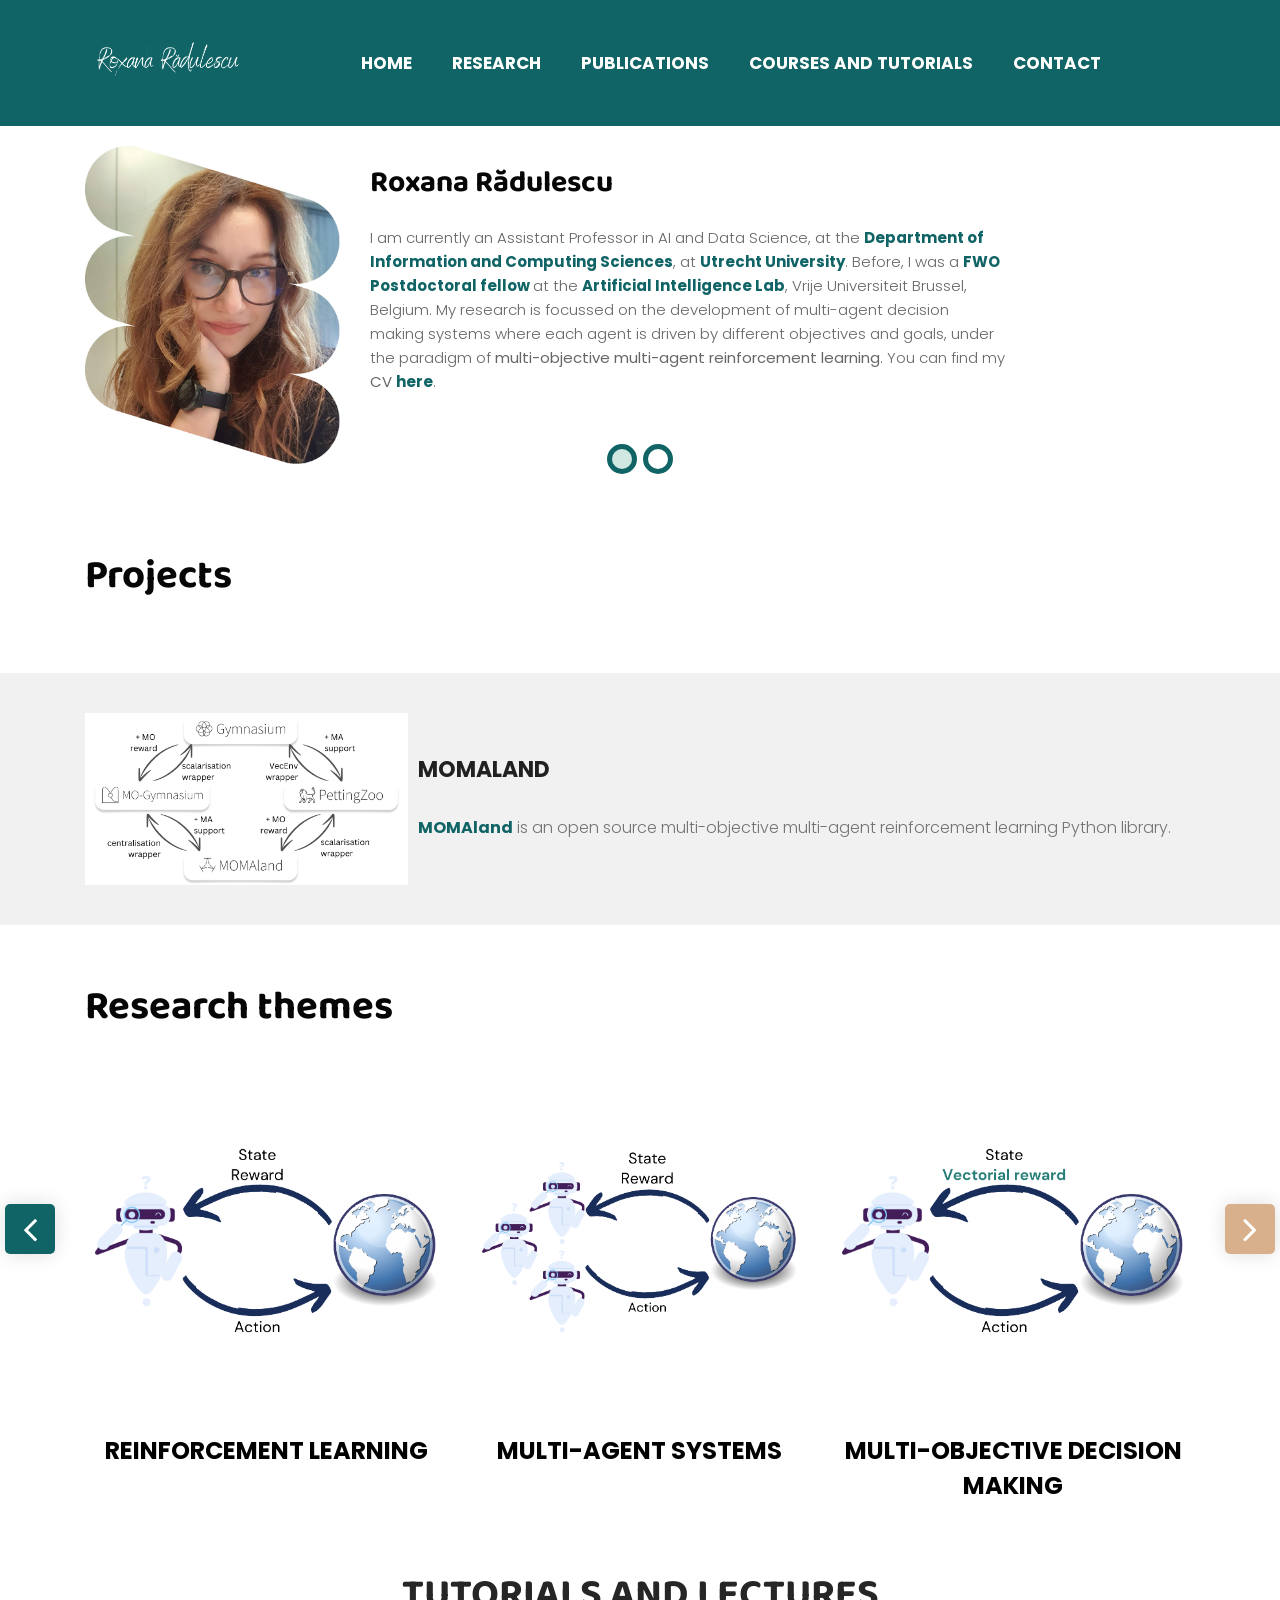
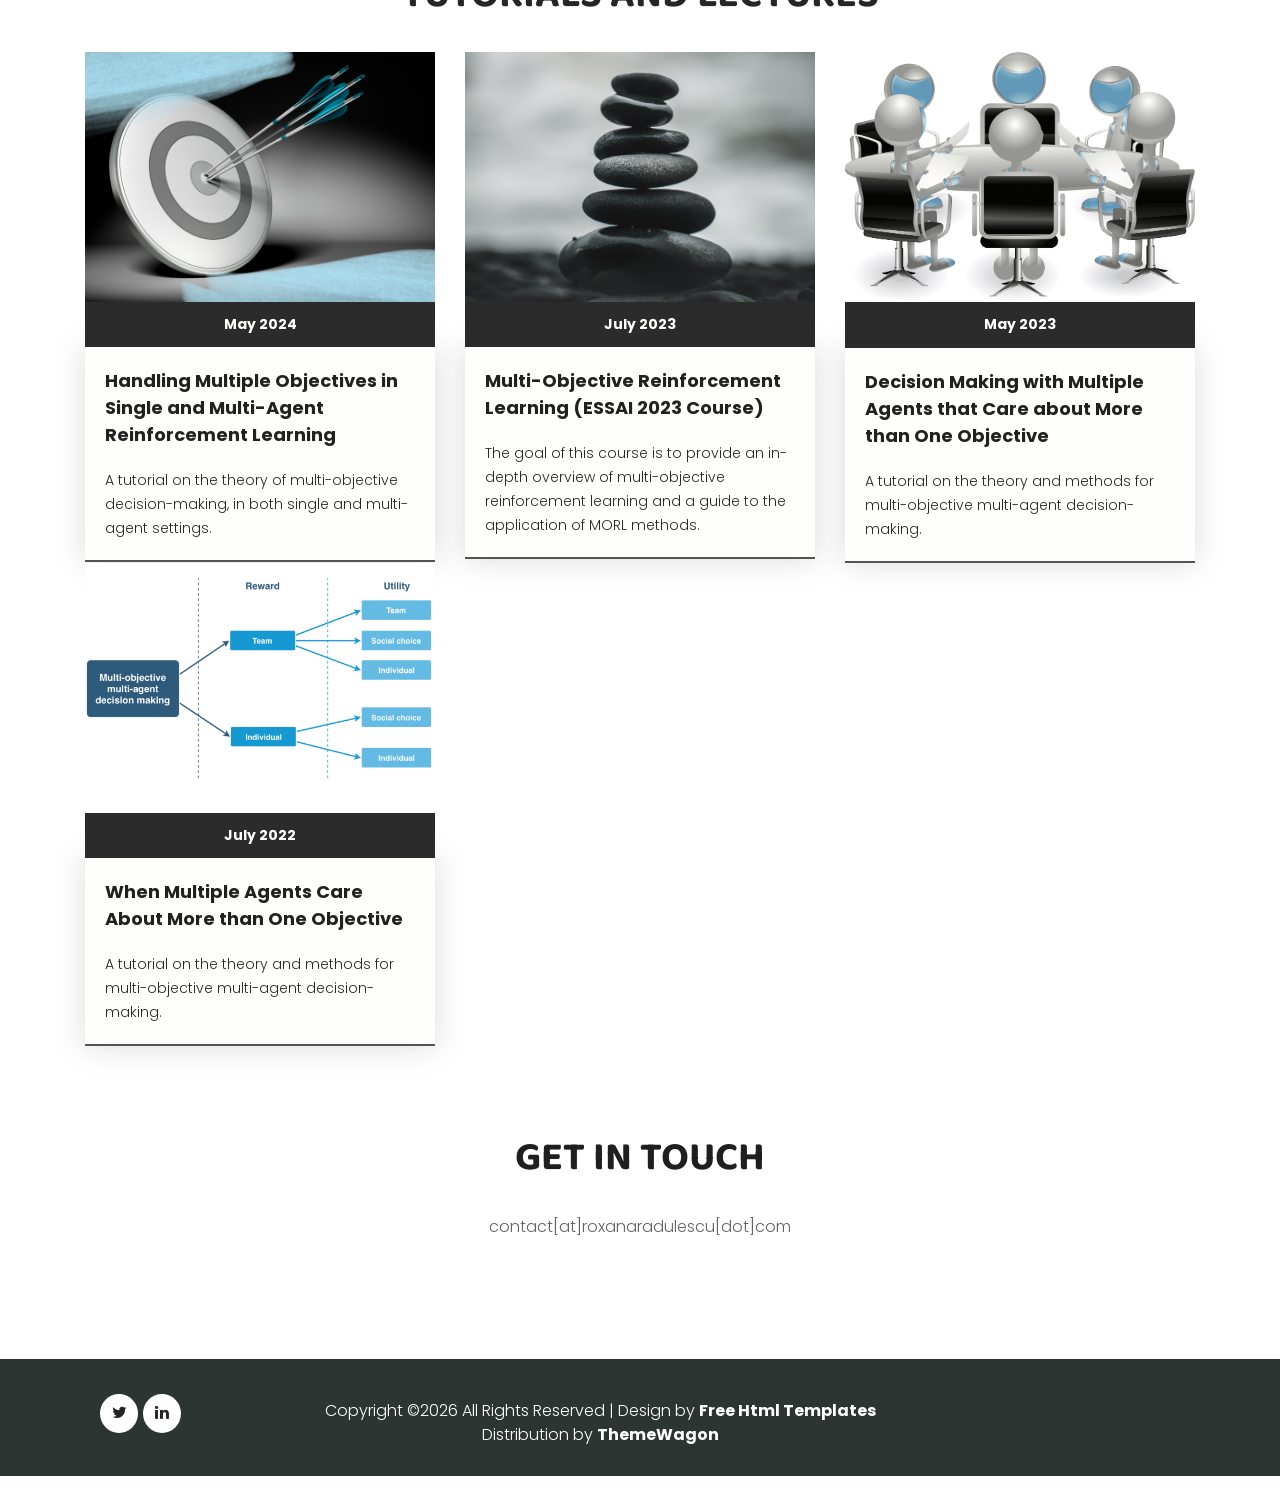
==== index.html @ 2ca64eca "news update August 2026" ====
<!DOCTYPE html>
<html>
   <head>
      <!-- basic -->
      <meta charset="utf-8">
      <meta http-equiv="X-UA-Compatible" content="IE=edge">
      <meta name="viewport" content="width=device-width, initial-scale=1">
      <!-- mobile metas -->
      <meta name="viewport" content="width=device-width, initial-scale=1">
      <meta name="viewport" content="initial-scale=1, maximum-scale=1">
      <!-- site metas -->
      <title>Roxana R&abreve;dulescu</title>
      <meta name="keywords" content="">
      <meta name="description" content="">
      <meta name="author" content="">
      <!-- bootstrap css -->
      <link rel="stylesheet" type="text/css" href="css/bootstrap.min.css">
      <!-- style css -->
      <link rel="stylesheet" type="text/css" href="css/style.css">
      <!-- Responsive-->
      <link rel="stylesheet" href="css/responsive.css">
      <!-- fevicon -->
      <link rel="icon" href="images/fevicon.png" type="image/gif" />
      <!-- font css -->
      <link href="https://fonts.googleapis.com/css?family=Baloo+Chettan+2:400,600,700|Poppins:400,600,700&display=swap" rel="stylesheet">
      <!-- Scrollbar Custom CSS -->
      <link rel="stylesheet" href="css/jquery.mCustomScrollbar.min.css">
      <!-- Tweaks for older IEs-->
      <link rel="stylesheet" href="https://netdna.bootstrapcdn.com/font-awesome/4.0.3/css/font-awesome.css">
      <!-- Place favicon.ico and apple-touch-icon.png in the root directory -->
      <link rel="shortcut icon" href="favicon.png">
<!-- Google tag (gtag.js) -->
<script async src="https://www.googletagmanager.com/gtag/js?id=G-T10G8E8WT7"></script>
<script>
  window.dataLayer = window.dataLayer || [];
  function gtag(){dataLayer.push(arguments);}
  gtag('js', new Date());

  gtag('config', 'G-T10G8E8WT7');
</script>
   </head>
   <body>
      <div class="header_section">
         <div class="container">
            <nav class="navbar navbar-expand-lg navbar-light bg-light">
             <a class="navbar-brand"href="index.html"><img src="images/logo.png"></a> 
               <button class="navbar-toggler" type="button" data-toggle="collapse" data-target="#navbarSupportedContent" aria-controls="navbarSupportedContent" aria-expanded="false" aria-label="Toggle navigation">
               <span class="navbar-toggler-icon"></span>
               </button>
               <div class="collapse navbar-collapse" id="navbarSupportedContent">
                  <ul class="navbar-nav ml-auto">
                     <li class="nav-item">
                        <a class="nav-link" href="index.html">Home</a>
                     </li>
                     <li class="nav-item">
                        <a class="nav-link" href="about.html">Research</a>
                     </li>
                     <li class="nav-item">
                        <a class="nav-link" href="publications.html">Publications</a>
                     </li>
                     <li class="nav-item">
                        <a class="nav-link" href="tutorials.html">Courses and Tutorials</a>
                     </li>
                    <!-- <li class="nav-item">
                        <a class="nav-link" href="blog.html">Blog</a>-->
                     </li>
                     <li class="nav-item">
                        <a class="nav-link" href="contact.html">Contact</a>
                     </li>
                  </ul>
               </div>
            </nav>
         </div>
      </div>
      <!-- header section end -->
      <!-- banner section start --> 
      <div class="banner_section layout_padding">
         <div class="container">
            <div id="carouselExampleIndicators" class="carousel slide" data-ride="carousel" data-interval="10000">
               <ol class="carousel-indicators">
                  <li data-target="#carouselExampleIndicators" data-slide-to="0" class="active"></li>
                  <li data-target="#carouselExampleIndicators" data-slide-to="1"></li>
               </ol>
               <div class="carousel-inner">
                  <div class="carousel-item active">
                     <div class="row">
                        <div class="col-md-3">
                           <div class="banner_img"><img src="images/banner-img.png"></div>
                        </div>
                        <div class="col-md-7">
                           <div class="banner_taital_main">
                              <h1 class="banner_taital">Roxana R&abreve;dulescu</h1>
                               <p> I am currently an Assistant Professor in AI and Data Science, at the <a href="https://www.uu.nl/en/research/ai-data-science" target="_blank">Department of Information and Computing Sciences</a>, at <a href="https://www.uu.nl/en" target="_blank">Utrecht University</a>. Before, I was a <a href="https://www.fwo.be/" target="_blank">FWO</a> <a href="https://researchportal.vub.be/en/projects/decision-making-in-team-reward-multi-objective-multi-agent-domain" target="_blank">Postdoctoral fellow </a> at the <a href="https://ai.vub.ac.be/" target="_blank">Artificial Intelligence Lab</a>, Vrije Universiteit Brussel, Belgium. My research is focussed on the development of multi-agent decision making systems where each agent is driven by different objectives and goals, under the paradigm of <b> multi-objective multi-agent reinforcement learning</b>. You can find my <b>CV</b> <a href="files/radulescuJul2026.pdf" target="_blank">here</a>.</p>
                           </div>
                        </div>
                     </div>
                  </div>
                  <div class="carousel-item">
                     <div class="row">
 			            <div class="col-md-3">
                           <div class="banner_img"><img src="images/banner-img.png"></div>
                        </div>
                        <div class="col-md-7">
                           <div class="banner_taital_main">
                              <h1 class="banner_taital">Latest news</h1>
 				<div class="ul_news">
                              <ul >
<li>Check out our latest RLC 2026 work on <a href="files/2026_RLC_MORM.pdf" target="_blank">Multi-Objective Reward Machines</a>.</li>
<li> I will be at IJCAI-ECAI 2026, Bremen, Germany, for another iteration of the <a href="https://modem2026.vub.ac.be" target="_blank">MODeM workshop</a>!</li>
						            <li> Happy to announce <a href="https://momaland.farama.org" target="_blank">MOMAland</a>, our multi-objective multi-agent reinforcement learning open source Python library.</li>
                                    
                                 
                              </ul>
				</div>
                           </div>
                        </div>
                     </div>
                  </div>
               </div>
            </div>
         </div>
      </div>
      
      <!-- banner section end -->
      <!-- project section start -->
      <div class="client_section layout_padding">
         <div class="container">
            <div class="row">
               <div class="col-md-12">
                  <h1 class="categroy_taital">Projects</h1>
                  <!--<p class="client_text">Content of a page when looking at its layout. The point of using Lorem Ipsum is that it has a more-or-less normal distribution of letters, as</p>-->
               </div>
            </div>
         </div>
      </div>
      <div class="client_section_2">
         <div class="container">
            <div id="my_slider" class="carousel slide" data-ride="carousel">
               <div class="carousel-inner">
                  <div class="carousel-item active">
                     <div class="row">
                        <div class="col-md-12">
                           <div class="customer_main">
                              <div class="customer_left">
                                 <div class="customer_img"><img src="images/momaland.png"></div>
                              </div>
                              <div class="customer_right">
                                 <h3 class="customer_name"><a href="https://momaland.farama.org" target="_blank">MOMAland</a></h3>
                                 <p class="enim_text"><a href="https://momaland.farama.org" target="_blank">MOMAland</a> is an open source multi-objective multi-agent reinforcement learning Python library.</p>
                              </div>
                           </div>
                           <!--
                           <div class="customer_main_1">
                              <div class="customer_left_1">
                                 <div class="client_img1"><img src="images/client-img1.png"></div>
                              </div>
                              <div class="customer_right_1">
                                 <h3 class="customer_name">Josp Amrk</h3>
                                 <p class="enim_text">It is a long established fact that a reader will be distracted by the readable content of a page when looking at its layout. The point of using Lorem Ipsum is that it has a more-or-less normal distribution of lette </p>
                              </div>
                           </div>
                           -->
                        </div>
                     </div>
                  </div>
                 <!-- <div class="carousel-item">
                     <div class="row">
                        <div class="col-md-12">
                           <div class="customer_main">
                              <div class="customer_left">
                                 <div class="customer_img"><img src="images/client-img.png"></div>
                              </div>
                              <div class="customer_right">
                                 <h3 class="customer_name">Doen Amrk</h3>
                                 <p class="enim_text">It is a long established fact that a reader will be distracted by the readable content of a page when looking at its layout. The point of using Lorem Ipsum is that it has a more-or-less normal distribution of letters, asIt is a long established fact that a reader will be distracted </p>
                              </div>
                           </div>
                           <div class="customer_main_1">
                              <div class="customer_left_1">
                                 <div class="client_img1"><img src="images/client-img1.png"></div>
                              </div>
                              <div class="customer_right_1">
                                 <h3 class="customer_name">Josp Amrk</h3>
                                 <p class="enim_text">It is a long established fact that a reader will be distracted by the readable content of a page when looking at its layout. The point of using Lorem Ipsum is that it has a more-or-less normal distribution of lette </p>
                              </div>
                           </div>
                        </div>
                     </div>
                  </div> -->
                 <!-- <div class="carousel-item">
                    <div class="row">
                    <div class="col-md-12">
                        <div class="customer_main">
                            <div class="customer_left">
                                <div class="customer_img"><img src="images/client-img.png"></div>
                            </div>
                            <div class="customer_right">
                                <h3 class="customer_name">Doen Amrk</h3>
                                <p class="enim_text">It is a long established fact that a reader will be distracted by the readable content of a page when looking at its layout. The point of using Lorem Ipsum is that it has a more-or-less normal distribution of letters, asIt is a long established fact that a reader will be distracted </p>
                            </div>
                        </div>
                        <div class="customer_main_1">
                            <div class="customer_left_1">
                                <div class="client_img1"><img src="images/client-img1.png"></div>
                            </div>
                            <div class="customer_right_1">
                                <h3 class="customer_name">Josp Amrk</h3>
                                <p class="enim_text">It is a long established fact that a reader will be distracted by the readable content of a page when looking at its layout. The point of using Lorem Ipsum is that it has a more-or-less normal distribution of lette </p>
                            </div>
                        </div>
                    </div>
                    </div>
                </div> -->
               </div>
              <!-- <a class="carousel-control-prev" href="#my_slider" role="button" data-slide="prev">
               <i class="fa fa-arrow-left"></i>
               </a>
               <a class="carousel-control-next" href="#my_slider" role="button" data-slide="next">
               <i class="fa fa-arrow-right"></i>
               </a> -->
            </div>
         </div>
      </div>
      <!-- project section end -->
      <!-- categroy section start -->
      <div class="categroy_section">
         <div class="container">
            <div class="row">
               <div class="col-md-12">
                  <h1 class="categroy_taital">Research themes</h1>
               </div>
            </div>
            <div class="categroy_section_2">
               <div id="main_slider" class="carousel slide" data-ride="carousel">
                  <div class="carousel-inner">
                     <div class="carousel-item active">
                        <div class="row">
                           <div class="col-md-4">
                              <div class="hover01 column">
                                  <a href="about.html#rl"><figure><img src="images/rl.png"></figure></a>
                              </div>
                              <h3 class="materials_text">Reinforcement Learning</h3>
                              <!--<p class="categroy_text">words which don't look even slightly believable. If you are going to use a passage of Lorem Ipsum, you need to be sure there isn't</p>-->
                             <!-- <div class="readmore_btn"><a href="about.html#rl">Read More</a></div>-->
                           </div>
                           <div class="col-md-4">
                              <div class="hover01 column">
                                  <a href="about.html#marl"><figure><img src="images/marl.png"></figure></a>
                              </div>
                              <h3 class="materials_text">Multi-agent systems</h3>
                           </div>
                           <div class="col-md-4">
                              <div class="hover01 column">
                                  <a href="about.html#morl"><figure><img src="images/morl.png"></figure></a>
                              </div>
                              <h3 class="materials_text">Multi-objective Decision Making</h3>
                           </div>
                        </div>
                     </div>
                     <div class="carousel-item">
                        <div class="row">
                           <div class="col-md-4">
                              <div class="hover01 column">
                                  <a href="about.html#momarl"><figure><img src="images/momarl.png"></figure></a>
                              </div>
                              <h3 class="materials_text">Multi-objective multi-agent Decision Making</h3>
                           </div>
                        </div>
                     </div>
                  </div>
                  <a class="carousel-control-prev" href="#main_slider" role="button" data-slide="prev">
                  <i class="fa fa-angle-left"></i>
                  </a>
                  <a class="carousel-control-next" href="#main_slider" role="button" data-slide="next">
                  <i class="fa fa-angle-right"></i>
                  </a>
               </div>
            </div>
         </div>
      </div>
      <!-- categroy section end -->
      <!-- market section start -->
      <!-- <div class="market_section layout_padding">
         <div class="container">
            <div class="row">
               <div class="col-md-12">
                  <h1 class="market_taital">Market Research Reports</h1>
               </div>
            </div>
            <div class="market_section_2">
               <h4 class="market_text active">01 <span class="padding10">words which don't look even slightly believable. If you are going </span></h4>
               <p class="dummy_text">anything embarrassing hidden in the middle of text. All the Lorem Ipsum generator</p>
               <h4 class="market_text">02 <span class="padding10">words which don't look even slightly believable. If you are going </span></h4>
               <p class="dummy_text">anything embarrassing hidden in the middle of text. All the Lorem Ipsum g</p>
               <h4 class="market_text">03 <span class="padding10">words which don't look even slightly believable. If you are going </span></h4>
               <p class="dummy_text">anything embarrassing hidden in the middle of text. All the Lorem Ipsum generato</p>
               <h4 class="market_text">04 <span class="padding10">words which don't look even slightly believable. If you are going </span></h4>
               <p class="dummy_text">aanything embarrassing hidden in the middle of text. All the Lorem Ipsum generators on the Internet t</p>
            </div>
            <div class="seemore_bt"><a href="#">Read More</a></div>
         </div>
      </div> -->
      <!-- market section end -->
      <!-- blog section start -->
      <div class="blog_section layout_padding">
         <div class="container">
            <div class="row">
               <div class="col-md-12">
                  <h1 class="blog_taital">Tutorials and Lectures</h1>
               </div>
            </div>
            <div class="blog_section_2">
               <div class="row">

                  <div class="col-md-4">
                      <a href="aamas2024.html"><div class="blog_img"><img src="images/mo.png"></div></a>
                     <div class="btn_main">
                        <div class="date_text"><a href="aamas2024.html">May 2024</a></div>
                     </div>
                     <div class="blog_box">
                        <h3 class="blog_text"><a href="aamas2024.html">Handling Multiple Objectives in Single and Multi-Agent Reinforcement Learning</a></h3>
                        <p class="lorem_text">A tutorial on the theory of multi-objective decision-making, in both single and multi-agent settings.</p>
                     </div></a>
                  </div>

                  <div class="col-md-4">
                      <a href="https://essai.si/multi-objective-reinforcement-learning/" target="_blank"><div class="blog_img"><img src="images/balance.jpg"></div></a>
                     <div class="btn_main">
                        <div class="date_text"><a href="https://essai.si/multi-objective-reinforcement-learning/" target="_blank">July 2023</a></div>
                     </div>
                     <div class="blog_box">
                        <h3 class="blog_text"><a href="https://essai.si/multi-objective-reinforcement-learning/" target="_blank">Multi-Objective Reinforcement Learning (ESSAI 2023 Course)</a></h3>
                        <p class="lorem_text">The goal of this course is to provide an in-depth overview of multi-objective reinforcement learning and a guide to the application of MORL methods.</p>
                     </div>
                    <!-- <div class="read_bt"><a href="https://essai.si/multi-objective-reinforcement-learning/" target="_blank">Read More</a></div>-->
                  </div>

                  <div class="col-md-4">
                      <a href="https://roijers.info/motutorial.html" target="_blank"><div class="blog_img"><img src="images/ijcai22.jpg"></div></a>
                     <div class="btn_main">
                        <div class="date_text"><a href="https://roijers.info/motutorial.html" target="_blank">May 2023</a></div>
                     </div>
                     <div class="blog_box">
                        <h3 class="blog_text"><a href="https://roijers.info/motutorial.html" target="_blank">Decision Making with Multiple Agents that Care about More than One Objective</h3></a>
                        <p class="lorem_text">A tutorial on the theory and methods for multi-objective multi-agent decision-making.</p>
                     </div>
                  </div>

              <div class="col-md-4">
                  <a href="https://roijers.info/courses/slides_MOMADM.pdf" target="_blank"><div class="blog_img"><img src="images/taxonomy.png"></div></a>
                     <div class="btn_main">
                        <div class="date_text"><a href="https://roijers.info/courses/slides_MOMADM.pdf" target="_blank">July 2022</a></div>
                     </div>
                     <div class="blog_box">
                        <h3 class="blog_text"><a href="https://roijers.info/courses/slides_MOMADM.pdf" target="_blank">When Multiple Agents Care About More than One Objective</h3></a>
                        <p class="lorem_text">A tutorial on the theory and methods for multi-objective multi-agent decision-making.</p>
                     </div>
                     
                  </div>

            </div>
         </div>
      </div>
      <!-- blog section end -->
      <!-- contact section start -->
      <div class="contact_section layout_padding">
         <div class="container">
            <div class="row">
               <div class="col-md-12">
                  <h1 class="contact_taital">Get in touch</h1>
                  <p class="contact_text"> contact[at]roxanaradulescu[dot]com</p>
               </div>
            </div>
        </div>
       </div>
      <!-- contact section end -->
      <!-- footer section start -->
      <div class="footer_section layout_padding margin_top90">
         <div class="container">
            <div class="row">
               <div class="col-md-9">
                  <div class="newslatter_main">
                     <div class="footer_social_icon">
                        <ul>
                           <li><a href="https://x.com/rox_teo" target="_blank"><i class="fa fa-twitter" aria-hidden="true"></i></a></li>
                           <li><a href="https://www.linkedin.com/in/roxana-radulescu-62696563/" target="_blank"><i class="fa fa-linkedin" aria-hidden="true"></i></a></li>
                        </ul>
                     </div>
<div class="col-md-9">
            <p class="copyright_text">Copyright &copy<script>document.write(new Date().getFullYear());</script> All Rights Reserved | Design by <a href="https://html.design">Free Html Templates</a> Distribution by <a href="https://themewagon.com">ThemeWagon</a></p>
         </div>
                  </div>
               </div>
            </div>
         </div>
      </div>
      <!-- footer section end -->
      <!-- Javascript files-->
      <script src="js/jquery.min.js"></script>
      <script src="js/popper.min.js"></script>
      <script src="js/bootstrap.bundle.min.js"></script>
      <script src="js/jquery-3.0.0.min.js"></script>
      <script src="js/plugin.js"></script>
      <!-- sidebar -->
      <script src="js/jquery.mCustomScrollbar.concat.min.js"></script>
      <script src="js/custom.js"></script>
   </body>
</html>
---- css/style.css ----
/*--------------------------------------------------------------------- File Name: style.css ---------------------------------------------------------------------*/


/*--------------------------------------------------------------------- import Files ---------------------------------------------------------------------*/

@import url(animate.min.css);
@import url(normalize.css);
@import url(icomoon.css);
@import url(css/font-awesome.min.css);
@import url(meanmenu.css);
@import url(owl.carousel.min.css);
@import url(swiper.min.css);
@import url(slick.css);
@import url(jquery.fancybox.min.css);
@import url(jquery-ui.css);
@import url(nice-select.css);

/*--------------------------------------------------------------------- skeleton ---------------------------------------------------------------------*/

* {
    box-sizing: border-box !important;
    transition: ease all 0.5s;
}

html {
    scroll-behavior: smooth;
}

body {
    color: #666666;
    font-size: 14px;
    font-family: 'Poppins', sans-serif;
    line-height: 1.80857;
    font-weight: normal;
    overflow-x: hidden;
}

a {
    color: #1f1f1f;
    text-decoration: none !important;
    outline: none !important;
    -webkit-transition: all .3s ease-in-out;
    -moz-transition: all .3s ease-in-out;
    -ms-transition: all .3s ease-in-out;
    -o-transition: all .3s ease-in-out;
    transition: all .3s ease-in-out;
}

h1,
h2,
h3,
h4,
h5,
h6 {
    letter-spacing: 0;
    font-weight: normal;
    position: relative;
    padding: 0 0 10px 0;
    font-weight: normal;
    line-height: normal;
    color: #111111;
    margin: 0
}

h1 {
    font-size: 24px
}

h2 {
    font-size: 22px
}

h3 {
    font-size: 18px
}

h4 {
    font-size: 16px
}

h5 {
    font-size: 14px
}

h6 {
    font-size: 13px
}

*,
*::after,
*::before {
    -webkit-box-sizing: border-box;
    -moz-box-sizing: border-box;
    box-sizing: border-box;
}

h1 a,
h2 a,
h3 a,
h4 a,
h5 a,
h6 a {
    color: #212121;
    text-decoration: none!important;
    opacity: 1
}

button:focus {
    outline: none;
}

ul,
li,
ol {
    margin: 0px;
    padding: 0px;
    list-style: none;
}

p {
    margin: 0px;
    padding: 20px 0px 0px 0px;
    font-weight: 300;
    font-size: 15px;
    line-height: 24px;
}

a {
    color: #116466;
    font-weight: bold;
    text-decoration: none;
    outline: none !important;
}

a:hover {
  color: #d9b08c;
}

a,
.btn {
    text-decoration: none !important;
    outline: none !important;
    -webkit-transition: all .3s ease-in-out;
    -moz-transition: all .3s ease-in-out;
    -ms-transition: all .3s ease-in-out;
    -o-transition: all .3s ease-in-out;
    transition: all .3s ease-in-out;
}

img {
    max-width: 100%;
    height: auto;
}

 :focus {
    outline: 0;
}

.paddind_bottom_0 {
    padding-bottom: 0 !important;
}

.btn-custom {
    margin-top: 20px;
    background-color: transparent !important;
    border: 2px solid #ddd;
    padding: 12px 40px;
    font-size: 16px;
}

.lead {
    font-size: 18px;
    line-height: 30px;
    color: #767676;
    margin: 0;
    padding: 0;
}

.form-control:focus {
    border-color: #ffffff !important;
    box-shadow: 0 0 0 .2rem rgba(255, 255, 255, .25);
}

.navbar-form input {
    border: none !important;
}

.badge {
    font-weight: 500;
}

blockquote {
    margin: 20px 0 20px;
    padding: 30px;
}

button {
    border: 0;
    margin: 0;
    padding: 0;
    cursor: pointer;
}

.full {
    float: left;
    width: 100%;
}

.layout_padding {
    padding-top: 80px;
    padding-bottom: 30px;
}

.padding_0 {
    padding: 0px;
}


/* header section start */

.header_section {
    width: 100%;
    float: left;
    background-color: #116466;
    height: auto;
    background-size: 100%;
}

.bg-light {
    background-color: transparent !important;
}

.ml-auto,
.mx-auto {
    margin: 0 auto !important;
}

.navbar-expand-lg .navbar-nav .nav-link {
    padding: 3px 20px;
    font-size: 17px;
    color: #fefefd;
    border-radius: 5px;
    text-transform: uppercase;
}

.navbar-light .navbar-nav .nav-link:focus,
.navbar-light .navbar-nav .nav-link:hover {
    color: #d9b08c;
}

.navbar-brand {
    width: 15%;
}

.navbar {
    padding: 15px 0px;
}


/* header section end */


/* banner section start */

.banner_section {
    width: 100%;
    float: left;
    padding: 20px 0px 0px 0px;
}

.banner_taital_main {
    width: 100%;
    float: left;
    padding-top: 20px;
}

.banner_taital {
    width: 100%;
    font-size: 30px;
    color: #060606;
    font-weight: bold;
    line-height: 30px;
    font-family: 'Baloo Chettan 2', cursive;
}

.search_text {
    width: 95%;
    float: left;
    font-size: 16px;
    color: #eeeded;
    background-color: #ffffff;
    padding: 8px 15px;
    box-shadow: 0px 0px 40px 10px #ededed;
    border: 0px;
    margin-top: 40px;
}

.search_bt {
    width: 175px;
    float: left;
    padding-top: 40px;
}

.search_bt a {
    width: 100%;
    float: left;
    font-size: 16px;
    background-color: #116466;
    color: #fefefd;
    text-align: center;
    padding: 12px;
    border-radius: 5px;
    text-transform: uppercase;
}

.search_bt a:hover {
    color: #fefefd;
    background-color: #d9b08c;
}

.carousel-indicators li {
    width: 30px;
    height: 30px;
    border-radius: 100%;
    background-color: #ffffff;
    border: 5px solid #116466;
}

.carousel-indicators .active {
    background-color: #d1e8e2;
    border: 5px solid #116466;
}

.carousel-indicators {
    bottom: -10px;
}


/* banner section end */


/* categroy section start */

.categroy_section {
    width: 100%;
    float: left;
    padding-top: 50px;
}

.categroy_taital {
    width: 100%;
    float: left;
    font-size: 40px;
    color: #060606;
    font-weight: bold;
    font-family: 'Baloo Chettan 2', cursive;
}

.categroy_section_2 {
    width: 100%;
    float: left;
    padding: 10px;
}

.materials_text {
    width: 100%;
    float: left;
    font-size: 24px;
    color: #000;
    font-weight: bold;
    text-align: center;
    padding-top: 20px;
    text-transform: uppercase;
}

.categroy_text {
    width: 90%;
    margin: 0 auto;
    font-size: 16px;
    color: #232222;
    text-align: center;
}

.readmore_btn {
    width: 170px;
    margin: 0 auto;
    text-align: center;
    padding-top: 40px;
}

.readmore_btn a {
    width: 100%;
    float: left;
    font-size: 18px;
    color: #fefefd;
    background-color: #116466;
    padding: 10px;
    border-radius: 5px;
    text-align: center;
}

.readmore_btn a:hover {
    color: #fefefd;
    background-color: #d9b08c;
}

.readmore_btn.active a {
    color: #fefefd;
    background-color: #d9b08c;
}


/* Zoom In #1 */

.hover01 figure img {
    -webkit-transform: scale(1);
    transform: scale(1);
    -webkit-transition: .3s ease-in-out;
    transition: .3s ease-in-out;
}

.hover01 figure:hover img {
    -webkit-transform: scale(1.3);
    transform: scale(1.3);
}

.column {
    margin: 15px 0px 0;
    padding: 0;
}

.column:last-child {
    padding-bottom: 30px;
}

.column::after {
    content: '';
    clear: both;
    display: block;
}

figure {
    width: 100%;
    height: 100%;
    margin: 0;
    padding: 0;
    background: #fff;
    overflow: hidden;
}

figure:hover+span {
    bottom: -36px;
    opacity: 1;
}

#main_slider a.carousel-control-prev {
    left: -90px;
    top: 150px;
}

#main_slider a.carousel-control-next {
    right: -90px;
    top: 150px;
    color: #ffffff;
    background-color: #d9b08c;
}

#main_slider .carousel-control-next,
#main_slider .carousel-control-prev {
    width: 50px;
    height: 50px;
    opacity: 1;
    font-size: 40px;
    color: #ffffff;
    background-color: #116466;
    border-radius: 5px;
    margin: 0 auto;
    text-align: center;
    box-shadow: 0px 0px 20px 0px #dedede;
}

#main_slider .carousel-control-next:focus,
#main_slider .carousel-control-next:hover,
#main_slider .carousel-control-prev:focus,
#main_slider .carousel-control-prev:hover {
    color: #ffffff;
    background-color: #d9b08c;
}

.ul_news li {
    margin: 0px;
    padding: 20px 0px 0px 0px;
    list-style-type: circle;
}

/* categroy section end */


/* market section start */

.market_section {
    width: 100%;
    float: left;
}


.market_taital {
    width: 100%;
    float: left;
    font-size: 32px;
    color: #060606;
    font-weight: bold;
    text-transform: uppercase;
    font-family: 'Baloo Chettan 2', cursive;
}

.market_section_2 {
    width: 100%;
    float: left;
    background-color: #ffffff;
    height: auto;
    padding: 40px 30px;
    border-radius: 20px;
    box-shadow: 0px 0px 40px 10px #ededed;
    margin-top: 40px;
}

.market_text {
    width: 100%;
    font-size: 28px;
    color: #060606;
    font-weight: bold;
    font-family: 'Baloo Chettan 2', cursive;
}

.market_text:hover {
    color: #116466;
}

.market_text.active {
    color: #116466;
}

.padding10 {
    padding-left: 20px;
}

.dummy_text {
    width: 100%;
    font-size: 16px;
    color: #060606;
    margin: 0px;
    padding-left: 45px;
}

.seemore_bt {
    width: 170px;
    margin: 0 auto;
    text-align: center;
    position: relative;
    top: -25px;
}

.seemore_bt a {
    width: 100%;
    float: left;
    font-size: 18px;
    color: #fefefd;
    background-color: #d9b08c;
    padding: 10px;
    border-radius: 5px;
    text-align: center;
}

.seemore_bt a:hover {
    color: #fefefd;
    background-color: #116466;
}


/* market section end */


/* blog section start */

.blog_section {
    width: 100%;
    float: left;
    padding-top: 20px;
}

.blog_taital {
    width: 100%;
    padding-top: 20px;
    float: left;
    font-size: 40px;
    color: #262626;
    font-weight: bold;
    text-align: center;
    text-transform: uppercase;
    font-family: 'Baloo Chettan 2', cursive;
}

.blog_section_2 {
    width: 100%;
    float: left;
    padding-top: 20px;
}

.blog_box {
    width: 100%;
    background-color: #fefefd;
    height: auto;
    padding: 20px 20px 20px 20px;
    box-shadow: 0px 0px 30px 0px #dddada;
    border-bottom: 2px inset #000; 
}

.blog_text {
    width: 100%;
    font-size: §8px;
    color: #2a2a2a;
    padding: 0px 0px 0px 0px;
    font-weight: bold;
}

.lorem_text {
    width: 100%;
    font-size: 14px;
    color: #2a2a2a;
    margin: 0px;
}

.read_bt {
    width: 175px;
    margin: 0 auto;
    text-align: center;
    padding-top: 50px;
}

.read_bt a {
    width: 100%;
    float: left;
    font-size: 18px;
    color: #fefefd;
    background-color: #116466;
    padding: 10px;
    border-radius: 5px;
    text-align: center;
}

.read_bt.active a {
    color: #fefefd;
    background-color: #d9b08c;
}

.read_bt a:hover {
    color: #fefefd;
    background-color: #d9b08c;
}

.blog_img {
    width: 100%;
    text-align: center;
    position: relative;
}

.btn_main {
    width: auto;
    top: 0px;
}

.date_text {
    width:100%;
    margin: 0 auto;
    text-align: center;
    display: flex;
}

.date_text a {
    width: 100%;
    float: left;
    font-size: 14px;
    color: #fefefd;
    text-align: center;
    background-color: #2c2b2b;
    padding: 10px;
}

.date_text a:hover {
    color: #fefefd;
    background-color: #116466;
}

.date_text.active a {
    color: #fefefd;
    background-color: #116466;
}


/* blog section end */


/* client section start */

.client_section {
    width: 100%;
    float: left;
}

.client_taital {
    width: 100%;
    float: left;
    font-size: 40px;
    color: #262626;
    font-weight: bold;
    text-align: center;
    text-transform: uppercase;
    font-family: 'Baloo Chettan 2', cursive;
}

.client_text {
    width: 100%;
    float: left;
    font-size: 16px;
    color: #636363;
    text-align: center;
    margin: 0px;
}

.client_section_2 {
    width: 100%;
    float: left;
    background-color: #f1f1f1;
    height: auto;
    background-size: 100%;
    padding: 20px 0px 40px 0px;
    margin-top: 30px;
}

.customer_main {
    width: 100%;
    margin-top: 20px;
}

.customer_main_1 {
    width: 100%;
    margin-top: 50px;
    padding-left: 220px;
    float: left;
}

.box_main {
    width: 100%;
    float: left;
    background-color: #ffffff;
    padding: 0px 50px 40px 50px;
    box-shadow: 0px 0px 18px -6px;
    margin-bottom: 10px;
}

.customer_left {
    width: 30%;
    float: left;
    padding-right: 10px;
}

.customer_right {
    width: 70%;
    float: left;
    margin-top: 40px;
}

.customer_left_1 {
    width: 20%;
    float: left;
}

.customer_right_1 {
    width: 80%;
    float: left;
    margin-top: 40px;
    padding-left: 30px;
}

.customer_name {
    width: 100%;
    float: left;
    font-size: 22px;
    color: #116466;
    text-transform: uppercase;
}

.enim_text {
    width: 100%;
    float: left;
    font-size: 16px;
    color: #737372;
    margin: 0px;
}

.quick_icon {
    float: right;
}

#my_slider a.carousel-control-prev {
    left: -90px;
    top: 250px;
}

#my_slider a.carousel-control-next {
    right: -90px;
    top: 250px;
}

#my_slider .carousel-control-next,
#my_slider .carousel-control-prev {
    width: 60px;
    height: 60px;
    opacity: 1;
    font-size: 18px;
    color: #ffffff;
    background-color: #116466;
    border-radius: 100%;
    margin: 0 auto;
    text-align: center;
    box-shadow: 0px 0px 20px 0px #dedede;
}

#my_slider .carousel-control-next:focus,
#my_slider .carousel-control-next:hover,
#my_slider .carousel-control-prev:focus,
#my_slider .carousel-control-prev:hover {
    color: #ffffff;
    background-color: #d9b08c;
}


/* client section end */


/* contact section start */

.contact_section {
    width: 100%;
    float: left;
}

.contact_taital {
    width: 100%;
    float: left;
    font-size: 40px;
    color: #1f1f20;
    font-weight: bold;
    text-align: center;
    text-transform: uppercase;
    font-family: 'Baloo Chettan 2', cursive;
}

.contact_text {
    width: 100%;
    float: left;
    font-size: 16px;
    color: #636363;
    text-align: center;
    margin: 0px;
}

.contact_section_2 {
    width: 100%;
    float: left;
    margin-top: 60px;
    position: relative;
    z-index: 1;
}

.mail_section_1 {
    width: 50%;
    float: left;
    background-color: #116466;
    padding: 0px 40px 40px 40px;
}

.mail_text {
    width: 100%;
    float: left;
    font-size: 16px;
    color: #cfcfcf;
    border: 0px;
    background-color: #ffffff;
    padding: 8px 15px;
    margin-top: 40px;
}

input.mail_text::placeholder {
    color: #cfcfcf;
}

.massage-bt {
    color: #cfcfcf;
    width: 100%;
    height: 110px;
    font-size: 18px;
    background-color: #ffffff;
    padding: 40px 15px 0px 15px;
    border: 0px;
    height: 110px;
    margin-top: 40px;
}

textarea#comment.massage-bt::placeholder {
    color: #cfcfcf;
}

.send_bt {
    width: 170px;
    margin: 0 auto;
    text-align: center;
}

.send_bt a {
    width: 100%;
    text-align: center;
    font-size: 18px;
    color: #ffffff;
    background-color: #2c3531;
    padding: 10px;
    text-transform: uppercase;
    margin-top: 30px;
    display: block;
}

.send_bt a:hover {
    color: #333333;
    background-color: #ffffff;
}

.map_main {
    width: 100%;
    float: left;
    margin-top: 292px;
    position: absolute;
}


/* footer section start */

.footer_section {
    width: 100%;
    float: left;
    height: auto;
    background-color: #2c3531;
    background-size: 100%;
    padding:20px 0px;
}

.useful_text {
    width: 100%;
    font-size: 24px;
    color: #fcfcfc;
    text-transform: uppercase;
}

.location_text {
    width: 100%;
    float: left;
}

.location_text ul {
    margin: 0px;
    padding: 0px;
}

.location_text li {
    font-size: 16px;
    color: #fbfafa;
    padding: 0px 20px 5px 19px;
    float: left;
}

.location_text li a {
    color: #fbfafa;
    display: flex;
}

.location_text li a:hover {
    color: #116466;
}

.padding_left_10 {
    padding-right: 10px;
    color: #ffffff;
}

.newslatter_main {
    width: 100%;
    display: flex;
}

.footer_social_icon {
    width: 100%;
    float: left;
}

.footer_social_icon ul {
    margin: 0px;
    padding: 15px;
    display: inline-block;
}

.footer_social_icon li {
    float: left;
}

.footer_social_icon li a {
    float: left;
    padding: 5px 10px;
    background-color: #fff;
    color: #252525;
    border-radius: 100%;
    font-size: 16px;
    margin-right: 5px;
    width: 38px;
    text-align: center;
}

.footer_social_icon li a:hover {
    background-color: #116466;
    color: #ffffff;
}


/* footer section end */


/* copyright section start */

.copyright_section {
    width: 100%;
    float: left;
    background-color: #fefefd;
    height: auto;
}

.copyright_text {
    width: 100%;
    float: left;
    font-size: 16px;
    color: #ffffff;
    text-align: center;
    margin-left: 0px;
}

.copyright_text a {
    color: #ffffff;
}

.copyright_text a:hover {
    color: #116466;
}


/* copyright section end */

.margin_top90 {
    margin-top: 90px;
}


/* tutorial section start */

.tut_section {
    width: 100%;
    float: left;
}

.tut_taital {
    width: 100%;
    float: left;
    font-size: 32px;
    color: #060606;
    font-weight: bold;
    font-family: 'Baloo Chettan 2', cursive;
}

.tut_section_2 {
    width: 100%;
    float: left;
    background-color: #ffffff;
    height: auto;
    padding: 20px 15px;
    border-radius: 20px;
    box-shadow: 0px 0px 20px 10px #ededed;
    margin-top: 20px;
}


.tut_section_2 ul{
  padding: 0px 0px 0px 15px;
  list-style-type: disc;
}

.tut_section_2 li{
  list-style-type: disc;
}

.tut_text {
    width: 100%;
    font-size: 24px;
    color: #060606;
    font-weight: bold;
    font-family: 'Baloo Chettan 2', cursive;
}

.tut_text:hover {
    color: #116466;
}

.tut_text.active {
    color: #116466;
}

.padding10 {
    padding-left: 20px;
}

.dummy_text_tut {
    width: 100%;
    font-size: 14px;
    color: #060606;
    margin: 0px;
    padding-left: 0px;
}

.text_tut {
    width: 100%;
    color: #060606;
    margin: 0px;
    font-family: 'Baloo Chettan 2', cursive;
}

.text_tut a{
  color: #116466;
}


/* tutorial section end */
---- css/responsive.css ----
/*--------------------------------------------------------------------- File Name: responsive.css ---------------------------------------------------------------------*/


/*------------------------------------------------------------------- 991px x 768px ---------------------------------------------------------------------*/

@media only screen and (min-width: 768px) and (max-width: 991px) {
    .header-search {
        padding: 15px 0px;
    }
}


/*------------------------------------------------------------------- 767px x 599px ---------------------------------------------------------------------*/

@media only screen and (min-width: 599px) and (max-width: 767px) {
    .logo {
        text-align: center;
    }
    .cart-content-right {
        padding-bottom: 5px;
    }
    .mg {
        margin: 0px 0px;
    }
    .menu-area-main {
        height: 256px;
        overflow-y: auto;
    }
    .megamenu>.row [class*="col-"] {
        padding: 0px;
    }
    .menu-area-main .megamenu .men-cat {
        padding: 0px 15px;
    }
    .menu-area-main .megamenu .women-cat {
        padding: 0px 15px;
    }
    .menu-area-main .megamenu .el-cat {
        padding: 0px 15px;
    }
    .mean-container .mean-nav ul li a.mean-expand {
        height: 19px;
    }
    .category-box.women-box {
        display: none;
    }
    .cart-box {
        display: inline-block;
        margin: 0px 30px;
    }
    .wish-box {
        float: none;
        margin: 0px 30px;
        display: inline-block;
    }
    .menu-add {
        display: none;
    }
    .category-box {
        display: none;
    }
    .mean-container .mean-nav ul li ol {
        padding: 0px;
    }
    .mean-container .mean-nav ul li a {
        padding: 10px 20px;
        width: 94.8%;
    }
    .mean-container .mean-nav ul li li a {
        width: 92%;
        padding: 1em 4%;
    }
    .mean-container .mean-nav ul li li li a {
        width: 100%;
    }
    .header-search {
        padding: 15px 0px;
    }
    #collapseFilter.d-md-block {
        padding: 30px 0px;
    }
}


/*------------------------------------------------------------------- 599px x 280px ---------------------------------------------------------------------*/

@media only screen and (min-width: 280px) and (max-width: 599px) {
    .cart-content-right {
        padding-bottom: 5px;
    }
    .megamenu>.row [class*="col-"] {
        padding: 0px;
    }
    .menu-area-main .megamenu .men-cat {
        padding: 0px 15px;
    }
    .menu-area-main .megamenu .women-cat {
        padding: 0px 15px;
    }
    .menu-area-main .megamenu .el-cat {
        padding: 0px 15px;
    }
    .mean-container .mean-nav ul li a {
        padding: 1em 4%;
        width: 92%;
    }
    .mean-container .mean-nav ul li li a {
        width: 90%;
        padding: 1em 5%;
    }
    .mean-container .sub-full.megamenu-categories ol li a {
        padding: 5px 0px;
        text-transform: capitalize;
        width: 100%;
    }
    .megamenu .sub-full.megamenu-categories .women-box .banner-up-text a {
        width: auto;
        border: none;
        float: none;
    }
    .menu-area-main {
        height: 45px;
        overflow-y: auto;
    }
    .mean-container .mean-nav ul li a.mean-expand {
        top: 0;
    }
}

@media (min-width: 992px) and (max-width: 1199px) {
    .banner_taital {
        font-size: 44px;
    }
    .market_text {
        font-size: 26px;
    }
    .dummy_text {
        font-size: 15px;
    }
    .btn_main {
        top: 233px;
    }
    .blog_text {
        font-size: 22px;
    }
    .lorem_text {
        font-size: 14px;
    }
    .customer_right {
        margin-top: 30px;
        padding-left: 20px;
    }
    .enim_text {
        font-size: 14px;
    }
    .customer_main_1 {
        padding-left: 190px;
    }
    .customer_right_1 {
        margin-top: 10px;
        padding-left: 20px;
    }
    .location_text li {
        font-size: 15px;
        padding: 0px 5px 0px 5px;
    }
    .useful_text {
        width: 70%;
        font-size: 20px;
    }
    .footer_social_icon li a {
        padding: 4px 10px;
        width: 37px;
    }
}

@media (min-width: 768px) and (max-width: 991px) {
    .navbar {
        padding: 15px 0px;
    }
    .navbar-light .navbar-toggler {
        color: #fff;
        border-color: #fff;
        background: #fff;
    }
    .navbar-brand {
        width: auto;
    }
    .header_section {
        background-size: cover;
    }
    .navbar-expand-lg .navbar-nav .nav-link {
        text-align: center;
    }
    .banner_taital {
        font-size: 34px;
        line-height: 40px;
    }
    .search_text {
        margin-top: 20px;
    }
    .search_bt {
        padding-top: 20px;
    }
    .search_bt a {
        padding: 8px;
    }
    #main_slider a.carousel-control-next {
        right: 0px;
        top: 585px;
        left: 170px;
        display: none;
    }
    #main_slider a.carousel-control-prev {
        left: 100px;
        top: 585px;
        display: none;
    }
    .categroy_text {
        width: 100%;
        font-size: 14px;
    }
    .materials_text {
        font-size: 18px;
    }
    .market_section_2 {
        padding: 40px 20px;
    }
    .market_text {
        font-size: 21px;
    }
    .dummy_text {
        font-size: 12px;
        padding-left: 40px;
    }
    .padding10 {
        padding-left: 10px;
    }
    .btn_main {
        width: 85%;
        top: 145px;
    }
    .blog_text {
        font-size: 16px;
    }
    .lorem_text {
        font-size: 12px;
    }
    .customer_right {
        margin-top: 10px;
        padding-left: 20px;
    }
    .enim_text {
        font-size: 12px;
    }
    .customer_name {
        padding-bottom: 0px;
    }
    .customer_main_1 {
        padding-left: 0;
    }
    .customer_right_1 {
        margin-top: 20px;
        padding-left: 20px;
    }
    #my_slider a.carousel-control-prev {
        left: -35px;
        top: 189px;
    }
    #my_slider a.carousel-control-next {
        right: -35px;
        top: 189px;
    }
    #my_slider .carousel-control-next,
    #my_slider .carousel-control-prev {
        width: 50px;
        height: 50px;
    }
    .location_text li {
        float: none;
        padding: 0px;
    }
    .newslatter_main {
        width: 100%;
        display: block;
    }
    .footer_social_icon li a {
        width: 40px;
    }
}

@media (min-width: 576px) and (max-width: 767px) {
    .navbar {
        padding: 15px 0px;
    }
    .navbar-light .navbar-toggler {
        color: #fff;
        border-color: #fff;
        background: #fff;
    }
    .navbar-brand {
        width: auto;
    }
    .header_section {
        background-size: cover;
    }
    .navbar-expand-lg .navbar-nav .nav-link {
        text-align: center;
    }
    #main_slider a.carousel-control-next {
        right: 0px;
        top: 585px;
        left: 170px;
        display: none;
    }
    #main_slider a.carousel-control-prev {
        left: 100px;
        top: 585px;
        display: none;
    }
    .banner_section {
        padding: 50px 0px;
    }
    .banner_taital_main {
        width: 100%;
        float: left;
    }
    .banner_taital {
        font-size: 48px;
    }
    .search_text {
        width: 95%;
        margin: 0 auto;
        display: block;
        float: none;
        margin-top: 40px !important;
    }
    .categroy_taital {
        font-size: 30px;
    }
    figure img {
        width: 100%;
    }
    .market_taital {
        font-size: 30px;
    }
    .market_section_2 {
        padding: 80px 10px;
    }
    .market_text {
        font-size: 20px;
        display: flex;
    }
    .dummy_text {
        font-size: 14px;
    }
    .btn_main {
        top: 506px;
    }
    .blog_text {
        font-size: 22px;
    }
    .blog_img {
        margin-top: 30px;
    }
    .blog_img img {
        width: 100%;
    }
    .client_taital {
        font-size: 30px;
    }
    .customer_left {
        width: 100%;
    }
    .customer_right {
        width: 100%;
    }
    .customer_main_1 {
        padding-left: 0px;
    }
    .customer_left_1 {
        width: 100%;
    }
    .customer_right_1 {
        width: 100%;
        padding-left: 0px;
    }
    #my_slider a.carousel-control-next {
        right: -90px;
        top: 250px;
        display: none;
    }
    #my_slider a.carousel-control-prev {
        left: -90px;
        top: 250px;
        display: none;
    }
    .mail_section_1 {
        width: 100%;
        padding: 0px 10px 40px 10px;
    }
    .contact_section_2 {
        position: initial;
    }
    .map_main {
        margin-top: 0px;
        position: initial;
    }
    .padding15 {
        padding: 0px;
    }
    .location_text li {
        padding: 0px;
        float: none;
    }
    .newslatter_main {
        display: block;
        padding-top: 20px;
    }
}

@media (max-width: 575px) {
    .navbar {
        padding: 15px 0px;
    }
    .navbar-light .navbar-toggler {
        color: #fff;
        border-color: #fff;
        background: #fff;
    }
    .navbar-brand {
        width: auto;
    }
    .header_section {
        background-size: cover;
    }
    .navbar-expand-lg .navbar-nav .nav-link {
        text-align: center;
    }
    #main_slider a.carousel-control-next {
        right: 0px;
        top: 585px;
        left: 170px;
        display: none;
    }
    #main_slider a.carousel-control-prev {
        left: 100px;
        top: 585px;
        display: none;
    }
    .banner_section {
        padding: 50px 0px;
    }
    .banner_taital_main {
        width: 100%;
        float: left;
    }
    .banner_taital {
        font-size: 30px;
    }
    .categroy_taital {
        font-size: 30px;
    }
    figure img {
        width: 100%;
    }
    .market_taital {
        font-size: 30px;
    }
    .market_section_2 {
        padding: 80px 10px;
    }
    .market_text {
        font-size: 20px;
        display: flex;
    }
    .dummy_text {
        font-size: 14px;
    }
    .btn_main {
        top: 265px;
    }
    .blog_text {
        font-size: 22px;
    }
    .blog_img {
        margin-top: 30px;
    }
    .blog_img img {
        width: 100%;
    }
    .client_taital {
        font-size: 30px;
    }
    .customer_left {
        width: 100%;
    }
    .customer_right {
        width: 100%;
    }
    .customer_main_1 {
        padding-left: 0px;
    }
    .customer_left_1 {
        width: 100%;
    }
    .customer_right_1 {
        width: 100%;
        padding-left: 0px;
    }
    #my_slider a.carousel-control-next {
        right: -90px;
        top: 250px;
        display: none;
    }
    #my_slider a.carousel-control-prev {
        left: -90px;
        top: 250px;
        display: none;
    }
    .mail_section_1 {
        width: 100%;
        padding: 0px 10px 40px 10px;
    }
    .contact_section_2 {
        position: initial;
    }
    .map_main {
        margin-top: 0px;
        position: initial;
    }
    .padding15 {
        padding: 0;
    }
    .location_text li {
        padding: 0px;
        float: none;
    }
    .newslatter_main {
        display: block;
        padding-top: 20px;
    }
}
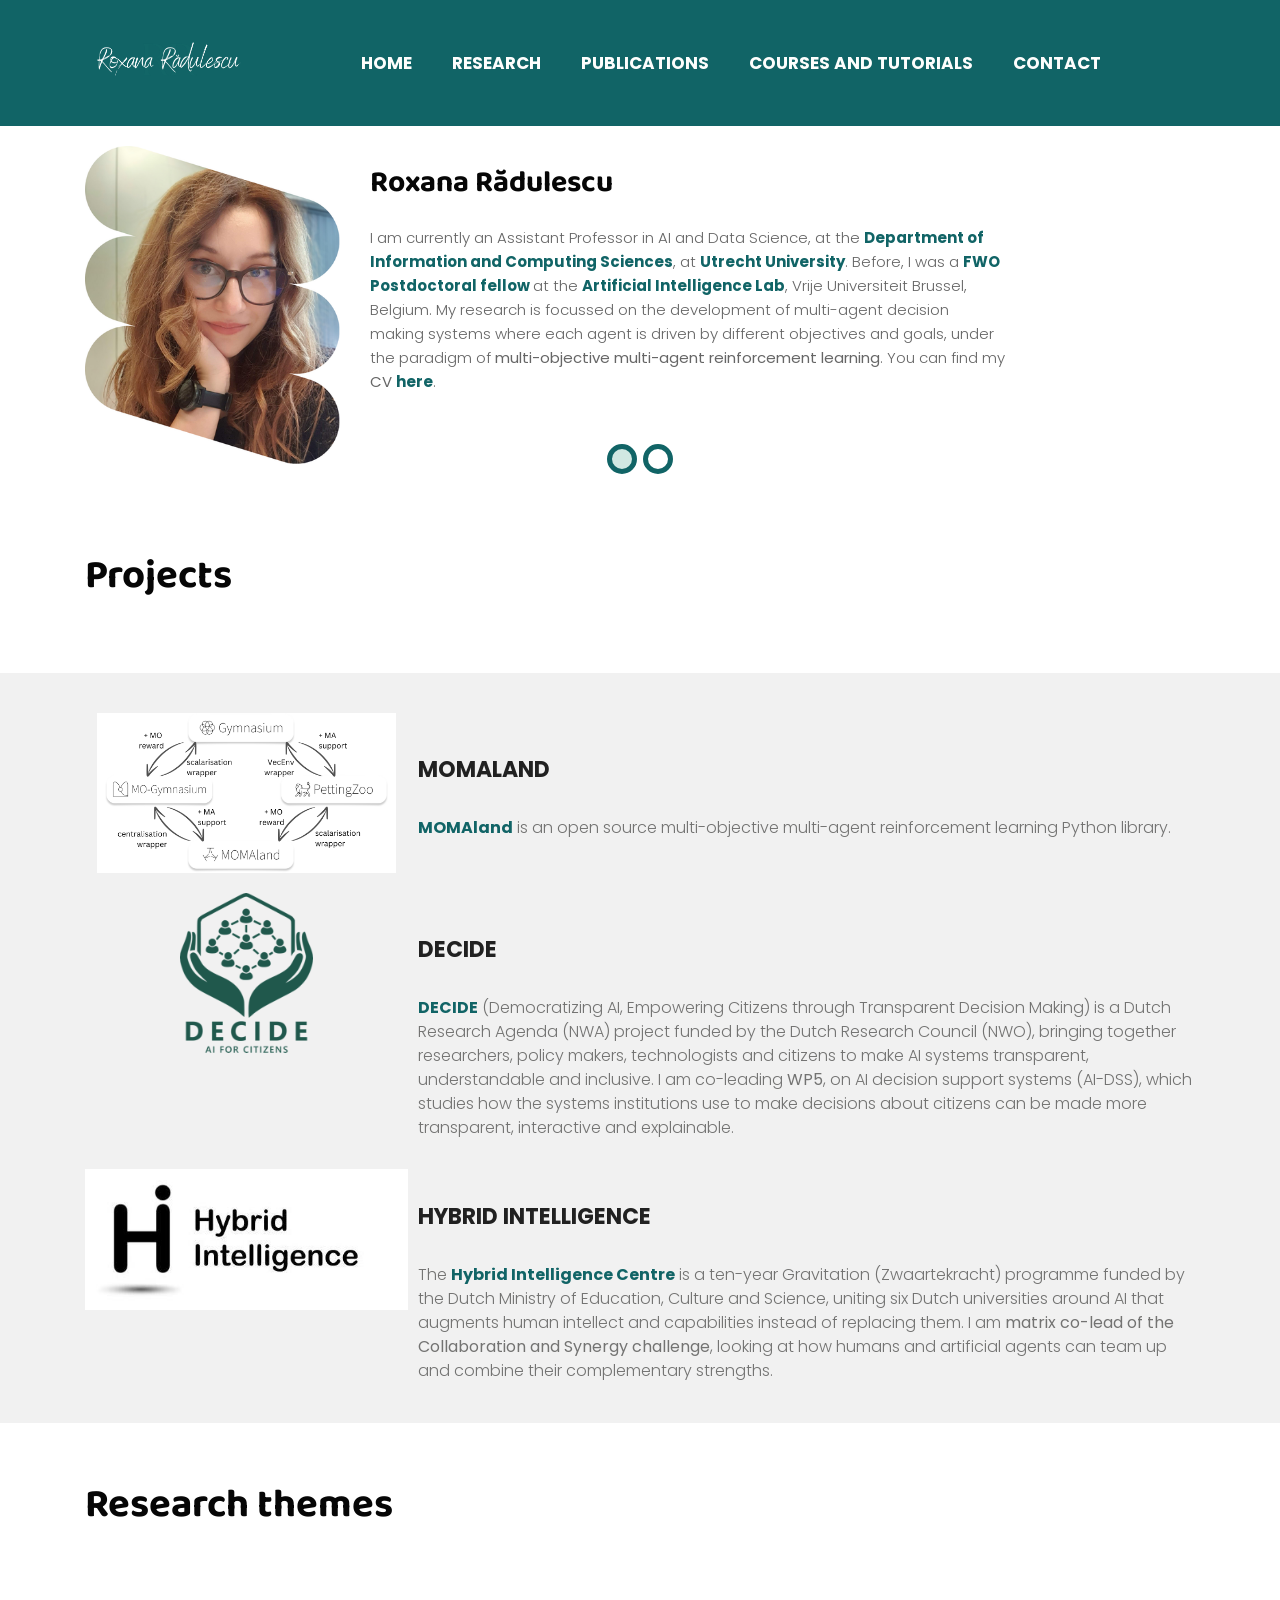
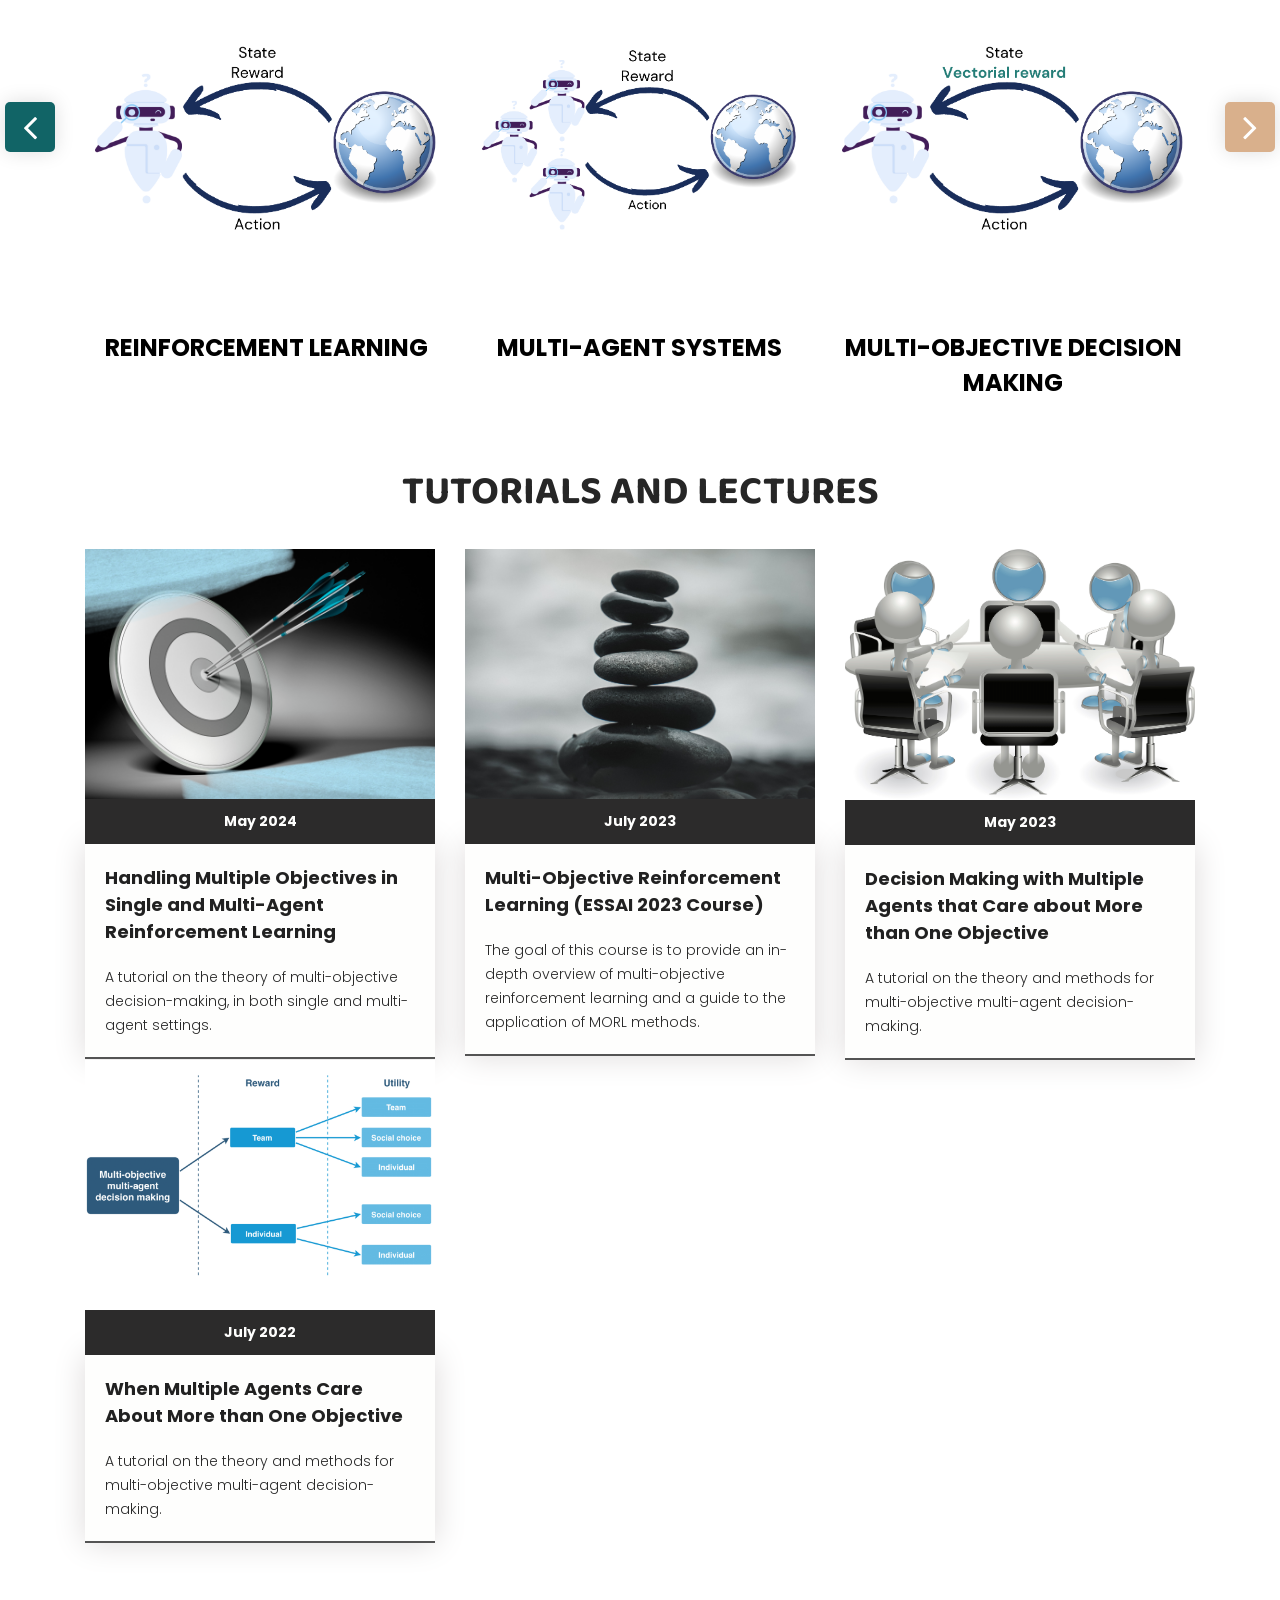
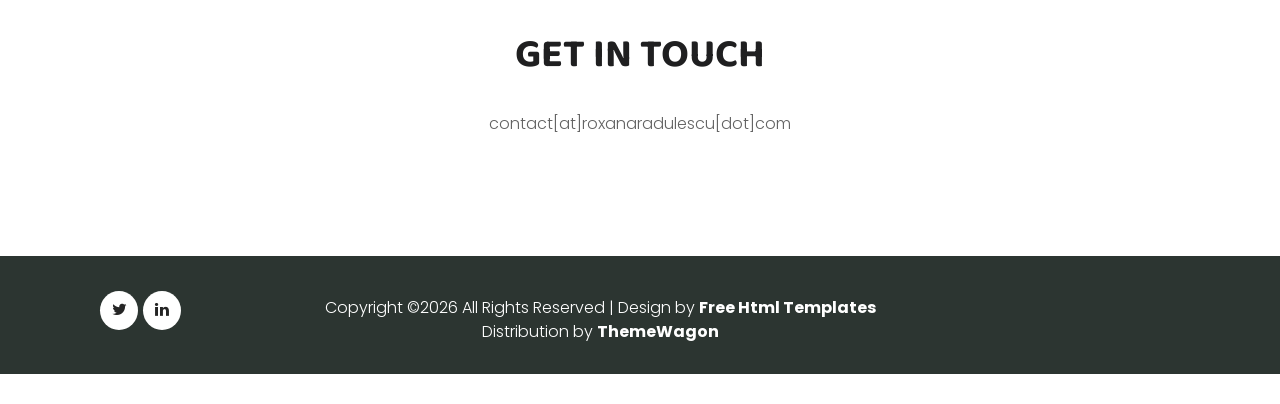
==== commit b021d678: "update projects" ====
--- a/index.html
+++ b/index.html
@@ -149,6 +149,24 @@
                                  <p class="enim_text"><a href="https://momaland.farama.org" target="_blank">MOMAland</a> is an open source multi-objective multi-agent reinforcement learning Python library.</p>
                               </div>
                            </div>
+                           <div class="customer_main">
+                              <div class="customer_left">
+                                 <div class="customer_img"><img src="images/decide.png" alt="DECIDE project logo"></div>
+                              </div>
+                              <div class="customer_right">
+                                 <h3 class="customer_name"><a href="https://decideproject.nl/about-us/" target="_blank">DECIDE</a></h3>
+                                 <p class="enim_text"><a href="https://decideproject.nl/about-us/" target="_blank">DECIDE</a> (Democratizing AI, Empowering Citizens through Transparent Decision Making) is a Dutch Research Agenda (NWA) project funded by the Dutch Research Council (NWO), bringing together researchers, policy makers, technologists and citizens to make AI systems transparent, understandable and inclusive. I am co-leading <b>WP5</b>, on AI decision support systems (AI-DSS), which studies how the systems institutions use to make decisions about citizens can be made more transparent, interactive and explainable.</p>
+                              </div>
+                           </div>
+                           <div class="customer_main">
+                              <div class="customer_left">
+                                 <div class="customer_img"><img src="images/hybrid-intelligence.jpg" alt="Hybrid Intelligence Centre logo"></div>
+                              </div>
+                              <div class="customer_right">
+                                 <h3 class="customer_name"><a href="https://www.hybrid-intelligence-centre.nl" target="_blank">Hybrid Intelligence</a></h3>
+                                 <p class="enim_text">The <a href="https://www.hybrid-intelligence-centre.nl" target="_blank">Hybrid Intelligence Centre</a> is a ten-year Gravitation (Zwaartekracht) programme funded by the Dutch Ministry of Education, Culture and Science, uniting six Dutch universities around AI that augments human intellect and capabilities instead of replacing them. I am <b>matrix co-lead of the Collaboration and Synergy challenge</b>, looking at how humans and artificial agents can team up and combine their complementary strengths.</p>
+                              </div>
+                           </div>
                            <!--
                            <div class="customer_main_1">
                               <div class="customer_left_1">
--- a/css/style.css
+++ b/css/style.css
@@ -740,7 +740,20 @@
 
 .customer_main {
     width: 100%;
+    float: left;
     margin-top: 20px;
+}
+
+.customer_img {
+    display: flex;
+    align-items: center;
+    justify-content: center;
+    height: 160px;
+}
+
+.customer_img img {
+    max-height: 160px;
+    width: auto;
 }
 
 .customer_main_1 {
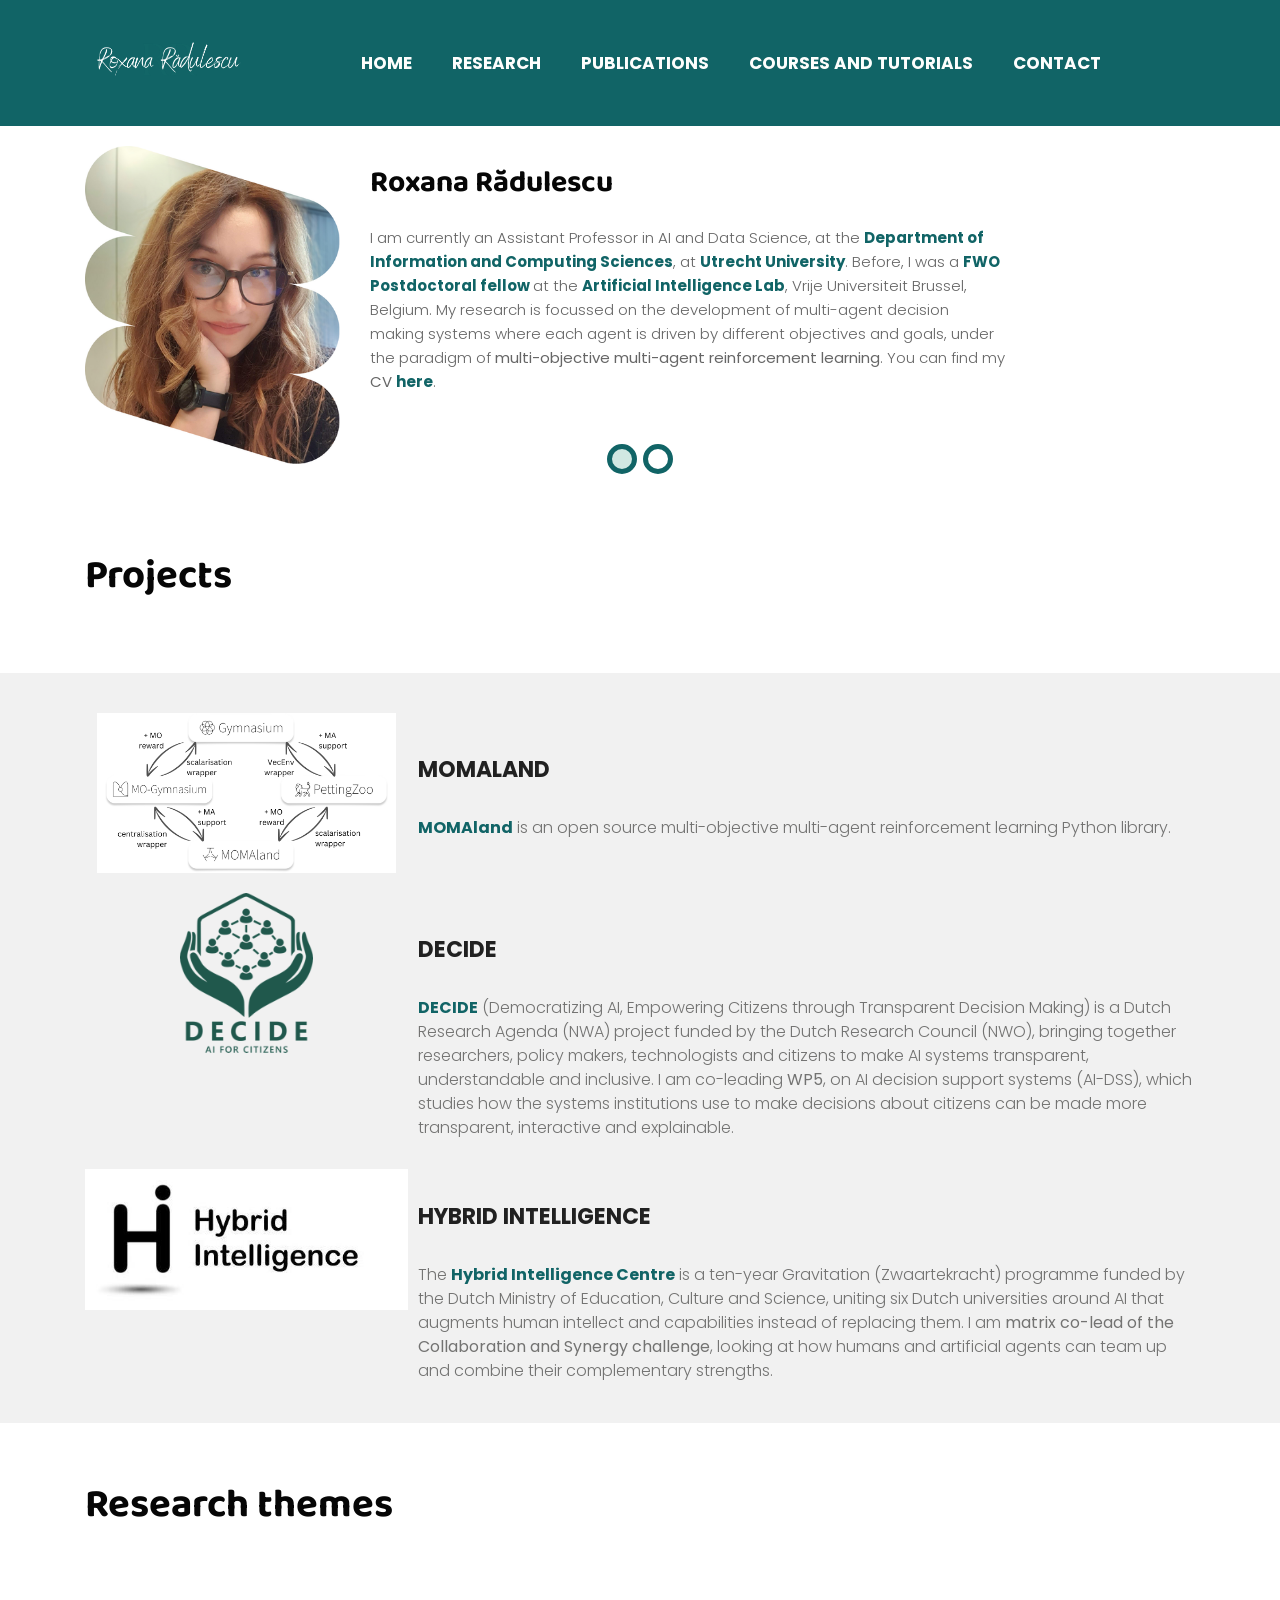
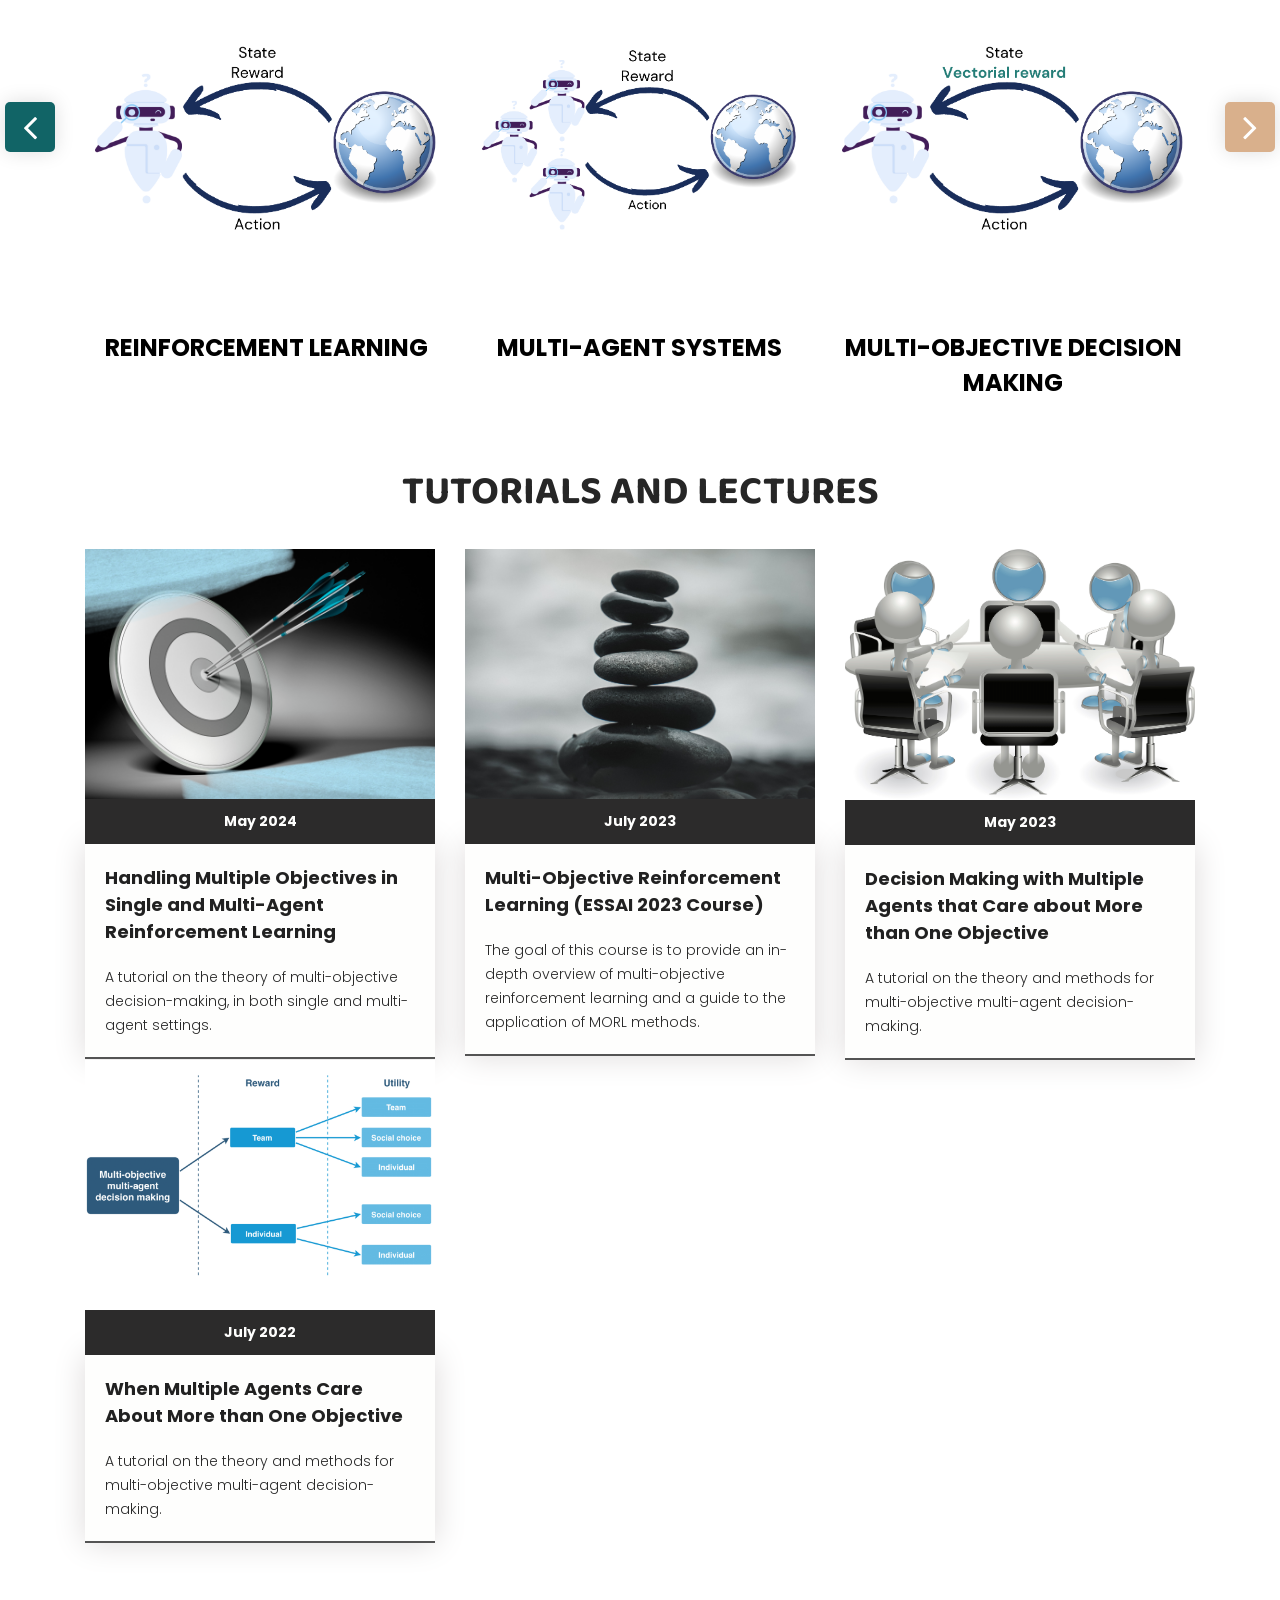
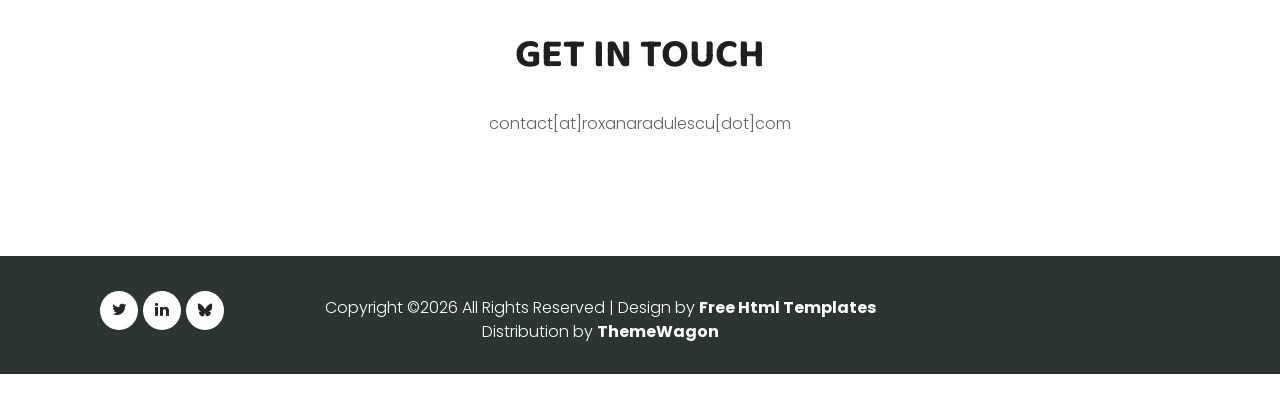
==== commit b344d70c: "bluesky" ====
--- a/index.html
+++ b/index.html
@@ -53,7 +53,7 @@
                         <a class="nav-link" href="index.html">Home</a>
                      </li>
                      <li class="nav-item">
-                        <a class="nav-link" href="about.html">Research</a>
+                        <a class="nav-link" href="research.html">Research</a>
                      </li>
                      <li class="nav-item">
                         <a class="nav-link" href="publications.html">Publications</a>
@@ -255,21 +255,21 @@
                         <div class="row">
                            <div class="col-md-4">
                               <div class="hover01 column">
-                                  <a href="about.html#rl"><figure><img src="images/rl.png"></figure></a>
+                                  <a href="research.html#rl"><figure><img src="images/rl.png"></figure></a>
                               </div>
                               <h3 class="materials_text">Reinforcement Learning</h3>
                               <!--<p class="categroy_text">words which don't look even slightly believable. If you are going to use a passage of Lorem Ipsum, you need to be sure there isn't</p>-->
-                             <!-- <div class="readmore_btn"><a href="about.html#rl">Read More</a></div>-->
+                             <!-- <div class="readmore_btn"><a href="research.html#rl">Read More</a></div>-->
                            </div>
                            <div class="col-md-4">
                               <div class="hover01 column">
-                                  <a href="about.html#marl"><figure><img src="images/marl.png"></figure></a>
+                                  <a href="research.html#marl"><figure><img src="images/marl.png"></figure></a>
                               </div>
                               <h3 class="materials_text">Multi-agent systems</h3>
                            </div>
                            <div class="col-md-4">
                               <div class="hover01 column">
-                                  <a href="about.html#morl"><figure><img src="images/morl.png"></figure></a>
+                                  <a href="research.html#morl"><figure><img src="images/morl.png"></figure></a>
                               </div>
                               <h3 class="materials_text">Multi-objective Decision Making</h3>
                            </div>
@@ -279,7 +279,7 @@
                         <div class="row">
                            <div class="col-md-4">
                               <div class="hover01 column">
-                                  <a href="about.html#momarl"><figure><img src="images/momarl.png"></figure></a>
+                                  <a href="research.html#momarl"><figure><img src="images/momarl.png"></figure></a>
                               </div>
                               <h3 class="materials_text">Multi-objective multi-agent Decision Making</h3>
                            </div>
@@ -402,6 +402,7 @@
                         <ul>
                            <li><a href="https://x.com/rox_teo" target="_blank"><i class="fa fa-twitter" aria-hidden="true"></i></a></li>
                            <li><a href="https://www.linkedin.com/in/roxana-radulescu-62696563/" target="_blank"><i class="fa fa-linkedin" aria-hidden="true"></i></a></li>
+                           <li><a href="https://bsky.app/profile/rroxana.bsky.social" target="_blank" aria-label="Bluesky"><svg class="bsky_icon" viewBox="0 0 640 640" fill="currentColor" aria-hidden="true"><path d="M439.8 358.7C436.5 358.3 433.1 357.9 429.8 357.4C433.2 357.8 436.5 358.3 439.8 358.7zM320 291.1C293.9 240.4 222.9 145.9 156.9 99.3C93.6 54.6 69.5 62.3 53.6 69.5C35.3 77.8 32 105.9 32 122.4C32 138.9 41.1 258 47 277.9C66.5 343.6 136.1 365.8 200.2 358.6C203.5 358.1 206.8 357.7 210.2 357.2C206.9 357.7 203.6 358.2 200.2 358.6C106.3 372.6 22.9 406.8 132.3 528.5C252.6 653.1 297.1 501.8 320 425.1C342.9 501.8 369.2 647.6 505.6 528.5C608 425.1 533.7 372.5 439.8 358.6C436.5 358.2 433.1 357.8 429.8 357.3C433.2 357.7 436.5 358.2 439.8 358.6C503.9 365.7 573.4 343.5 593 277.9C598.9 258 608 139 608 122.4C608 105.8 604.7 77.7 586.4 69.5C570.6 62.4 546.4 54.6 483.2 99.3C417.1 145.9 346.1 240.4 320 291.1z"/></svg></a></li>
                         </ul>
                      </div>
 <div class="col-md-9">
--- a/css/style.css
+++ b/css/style.css
@@ -553,6 +553,15 @@
     padding-left: 45px;
 }
 
+.market_section_2 .dummy_text {
+    line-height: 1.7;
+    text-align: justify;
+}
+
+.market_section_2 .dummy_text + .dummy_text {
+    margin-top: 14px;
+}
+
 .seemore_bt {
     width: 170px;
     margin: 0 auto;
@@ -1042,6 +1051,13 @@
     color: #ffffff;
 }
 
+/* Bluesky icon: Font Awesome Free 7.3.1 (CC BY 4.0) - https://fontawesome.com/license/free */
+.footer_social_icon li a .bsky_icon {
+    width: 16px;
+    height: 16px;
+    vertical-align: -3px;
+}
+
 
 /* footer section end */
 
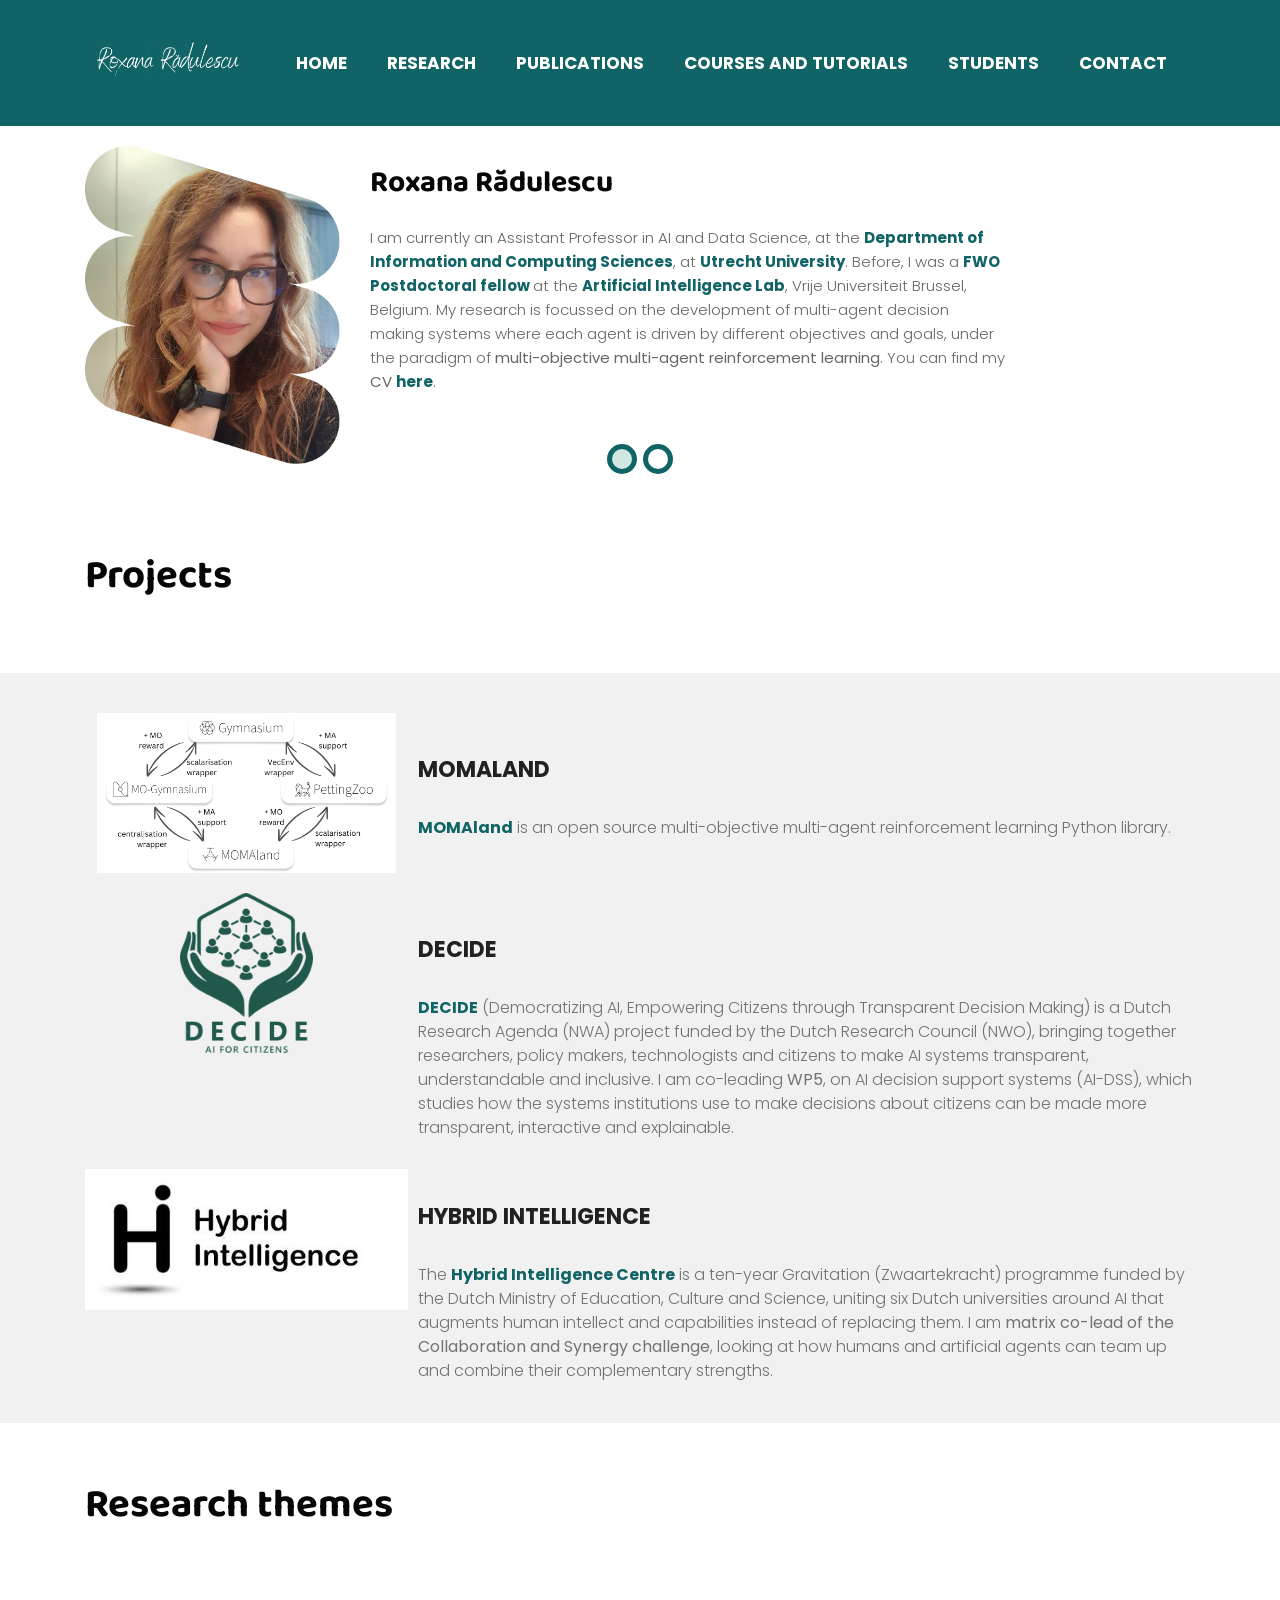
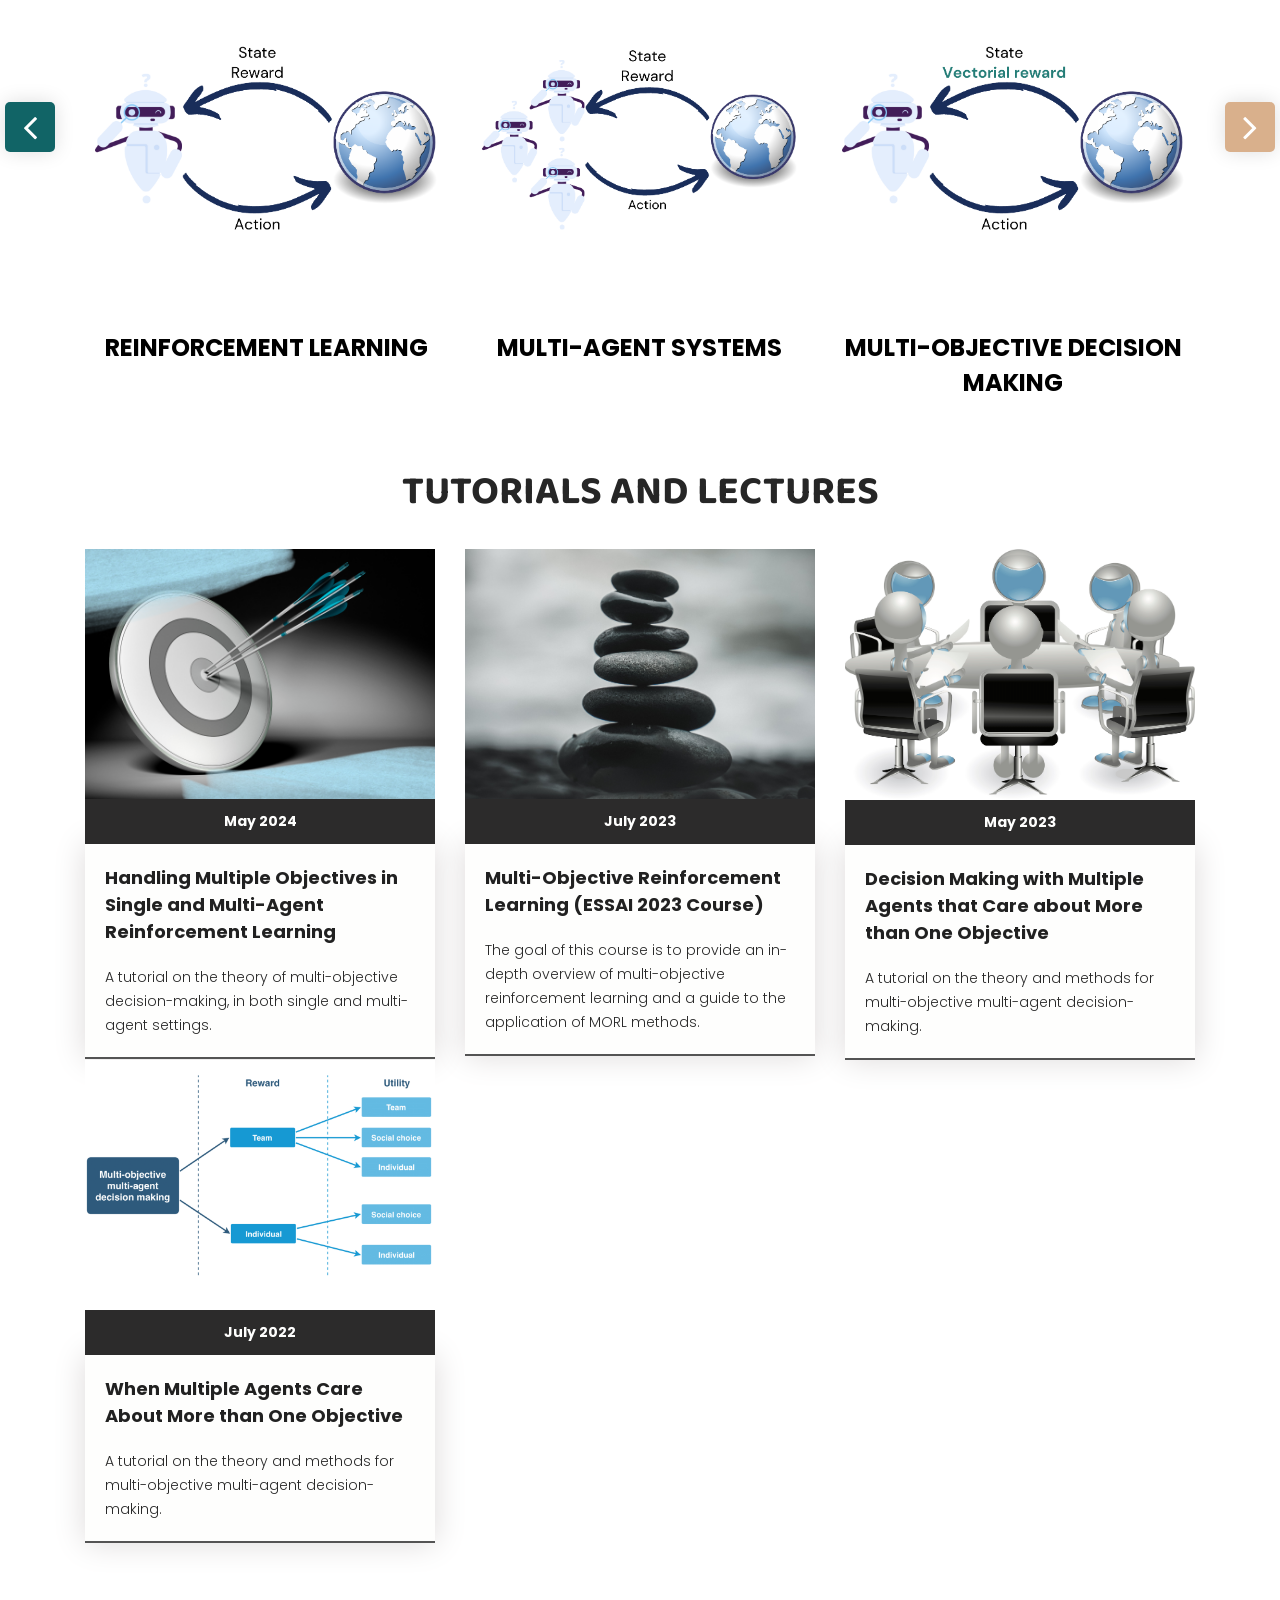
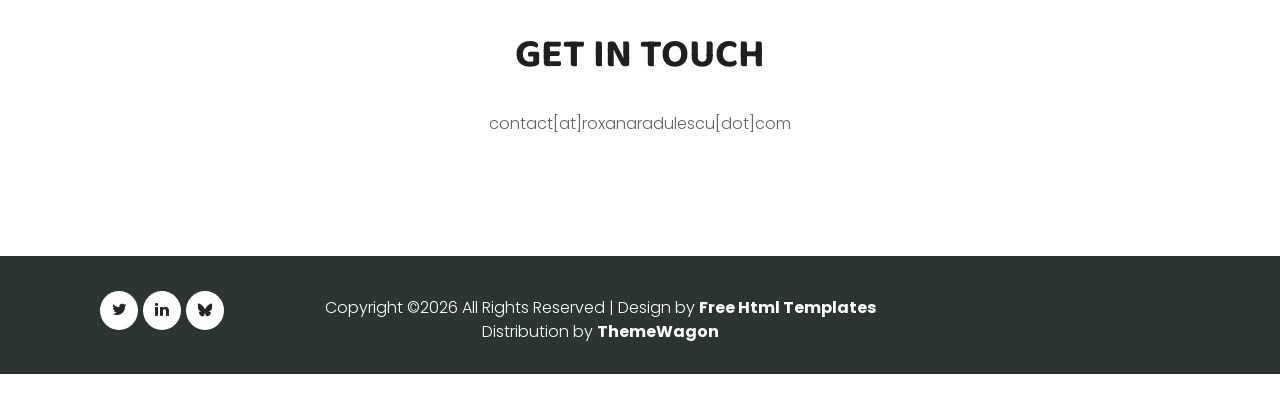
==== commit 4df663b0: "Students page" ====
--- a/index.html
+++ b/index.html
@@ -64,6 +64,9 @@
                     <!-- <li class="nav-item">
                         <a class="nav-link" href="blog.html">Blog</a>-->
                      </li>
+                       <li class="nav-item">
+                          <a class="nav-link" href="students.html">Students</a>
+                       </li>
                      <li class="nav-item">
                         <a class="nav-link" href="contact.html">Contact</a>
                      </li>
@@ -76,7 +79,7 @@
       <!-- banner section start --> 
       <div class="banner_section layout_padding">
          <div class="container">
-            <div id="carouselExampleIndicators" class="carousel slide" data-ride="carousel" data-interval="10000">
+            <div id="carouselExampleIndicators" class="carousel slide" data-ride="carousel" data-interval="3000">
                <ol class="carousel-indicators">
                   <li data-target="#carouselExampleIndicators" data-slide-to="0" class="active"></li>
                   <li data-target="#carouselExampleIndicators" data-slide-to="1"></li>
--- a/css/style.css
+++ b/css/style.css
@@ -545,6 +545,47 @@
     padding-left: 20px;
 }
 
+/* students page */
+.students_level {
+    width: 100%;
+    float: left;
+    font-size: 20px;
+    color: #116466;
+    font-weight: bold;
+    font-family: 'Baloo Chettan 2', cursive;
+    padding-left: 20px;
+    margin: 22px 0px 4px 0px;
+}
+
+.students_role {
+    width: 100%;
+    float: left;
+    font-size: 15px;
+    color: #737372;
+    font-style: italic;
+    padding-left: 45px;
+    margin: 10px 0px 2px 0px;
+}
+
+.students_list {
+    width: 100%;
+    float: left;
+    padding-left: 62px;
+    margin: 0px;
+}
+
+.students_list li {
+    font-size: 16px;
+    color: #060606;
+    padding: 7px 0px;
+    list-style-type: circle;
+    line-height: 1.6;
+}
+
+.students_list li .thesis_title {
+    color: #737372;
+}
+
 .dummy_text {
     width: 100%;
     font-size: 16px;
--- a/css/responsive.css
+++ b/css/responsive.css
@@ -540,4 +540,21 @@
         display: block;
         padding-top: 20px;
     }
-}+}
+
+/* students page */
+@media (max-width: 767px) {
+    .students_level {
+        font-size: 18px;
+        padding-left: 10px;
+    }
+    .students_role {
+        padding-left: 18px;
+    }
+    .students_list {
+        padding-left: 28px;
+    }
+    .students_list li {
+        font-size: 14px;
+    }
+}
